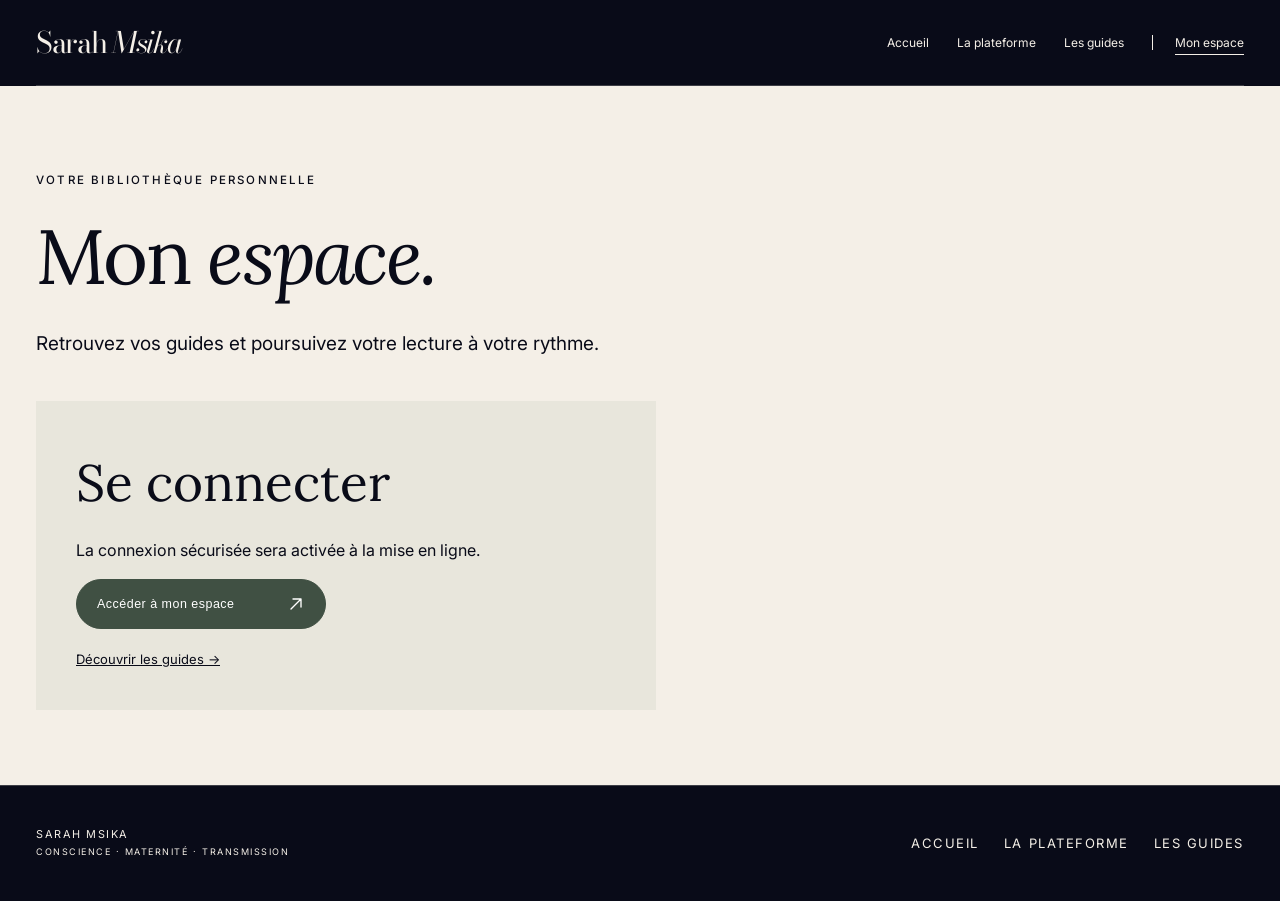
==== espace/index.html @ bcc0053b "Prepare approved navigation, platform and guide pages" ====
<!doctype html><html lang="fr"><head><meta charset="utf-8"><meta name="viewport" content="width=device-width, initial-scale=1"><meta name="robots" content="noindex,nofollow"><title>Mon espace — Sarah Msika</title><style>
    :root {
      --ink: #090b18;
      --ink-soft: #121528;
      --ivory: #f4efe7;
      --paper: #fbf8f2;
      --skin: #d3a17c;
      --aubergine: #4b1736;
      --line-dark: rgba(244,239,231,.22);
      --line-light: rgba(9,11,24,.18);
      --serif: "Lora", Georgia, serif;
      --signature: "Bodoni Moda", Didot, "Times New Roman", serif;
      --sans: "Inter", Arial, sans-serif;
    }

    * { box-sizing: border-box; }
    html { scroll-behavior: smooth; }
    body {
      margin: 0;
      background: var(--ivory);
      color: var(--ink);
      font-family: var(--sans);
      font-size: 16px;
      line-height: 1.6;
      -webkit-font-smoothing: antialiased;
    }
    a { color: inherit; }
    img { display: block; width: 100%; }
    .shell { width: min(1380px, calc(100% - 72px)); margin: 0 auto; }
    .eyebrow {
      margin: 0 0 26px;
      font-size: .72rem;
      font-weight: 500;
      letter-spacing: .19em;
      text-transform: uppercase;
    }
    .serif { font-family: var(--serif); font-weight: 400; }
    .button {
      display: inline-flex;
      align-items: center;
      justify-content: space-between;
      gap: 44px;
      min-width: 250px;
      padding: 15px 20px;
      border: 1px solid currentColor;
      border-radius: 999px;
      text-decoration: none;
      font-size: .78rem;
      letter-spacing: .04em;
      transition: background .25s ease, color .25s ease, transform .25s ease;
    }
    .button::after {
      content: "";
      flex: 0 0 18px;
      width: 18px;
      height: 18px;
      background: currentColor;
      -webkit-mask: url("data:image/svg+xml,%3Csvg xmlns='http://www.w3.org/2000/svg' viewBox='0 0 18 18'%3E%3Cpath d='M4 14 14 4M6 4h8v8' fill='none' stroke='black' stroke-width='1.35' stroke-linecap='round' stroke-linejoin='round'/%3E%3C/svg%3E") center / contain no-repeat;
      mask: url("data:image/svg+xml,%3Csvg xmlns='http://www.w3.org/2000/svg' viewBox='0 0 18 18'%3E%3Cpath d='M4 14 14 4M6 4h8v8' fill='none' stroke='black' stroke-width='1.35' stroke-linecap='round' stroke-linejoin='round'/%3E%3C/svg%3E") center / contain no-repeat;
      transition: transform .25s ease;
    }
    .button:hover { transform: translateY(-2px); }
    .button:hover::after { transform: translate(2px, -2px); }
    .button-light:hover { background: var(--ivory); color: var(--ink); }
    .button-dark:hover { background: var(--ink); color: var(--ivory); }

    header {
      position: absolute;
      z-index: 10;
      top: 0;
      left: 0;
      width: 100%;
      color: var(--ivory);
    }
    .nav {
      display: flex;
      align-items: center;
      justify-content: space-between;
      min-height: 86px;
      border-bottom: 1px solid var(--line-dark);
    }
    .brand {
      font-family: var(--signature);
      font-size: clamp(1.7rem, 2.3vw, 2.15rem);
      line-height: 1;
      letter-spacing: -.045em;
      text-decoration: none;
    }
    .brand em { font-style: italic; }
    .nav-note { font-size: .69rem; letter-spacing: .16em; text-transform: uppercase; }

    .hero {
      min-height: 92svh;
      background: var(--ink);
      color: var(--ivory);
      display: grid;
      grid-template-columns: minmax(0, 1.13fr) minmax(360px, .87fr);
    }
    .hero-copy {
      padding: 150px max(48px, 6vw) 70px max(36px, 7vw);
      display: flex;
      flex-direction: column;
      justify-content: flex-end;
    }
    .hero h1 {
      margin: 0;
      max-width: 870px;
      font-family: var(--serif);
      font-size: clamp(3.35rem, 6.25vw, 7.5rem);
      font-weight: 400;
      line-height: .98;
      letter-spacing: -.045em;
    }
    .hero h1 em { color: var(--skin); font-weight: 400; }
    .hero-bottom {
      display: grid;
      grid-template-columns: minmax(220px, 1fr) minmax(220px, .82fr);
      gap: 44px;
      align-items: end;
      margin-top: 62px;
    }
    .hero-bottom p { max-width: 520px; margin: 0; color: rgba(244,239,231,.76); }
    .hero-art {
      position: relative;
      min-height: 640px;
      overflow: hidden;
      background: #d7cabb;
    }
    .hero-art img { height: 100%; object-fit: cover; object-position: 57% 50%; filter: saturate(.75) contrast(.98); }
    .hero-art::after {
      content: "CONCEPTION  •  NAISSANCE  •  CONSCIENCE  •  TRANSMISSION";
      position: absolute;
      right: 20px;
      bottom: 32px;
      writing-mode: vertical-rl;
      transform: rotate(180deg);
      color: var(--ink);
      font-size: .6rem;
      font-weight: 500;
      letter-spacing: .18em;
    }
    .manifesto {
      padding: 145px 0 155px;
      background: var(--paper);
    }
    .manifesto-grid {
      display: grid;
      grid-template-columns: .52fr 1.48fr;
      gap: 9vw;
      align-items: start;
    }
    .manifesto-grid > .eyebrow { position: relative; }
    .manifesto-grid > .eyebrow::after {
      content: "";
      position: absolute;
      top: 48px;
      left: 1px;
      width: 1px;
      height: 125px;
      background: linear-gradient(to bottom, var(--aubergine), rgba(75,23,54,0));
    }
    .manifesto h2 {
      margin: 0;
      max-width: 990px;
      font-family: var(--serif);
      font-weight: 400;
      font-size: clamp(2.8rem, 5.4vw, 6rem);
      line-height: 1.05;
      letter-spacing: -.04em;
    }
    .manifesto h2 em { color: var(--aubergine); font-weight: 400; }
    .manifesto-text {
      margin-top: 74px;
      display: grid;
      grid-template-columns: 1fr 1fr;
      gap: 7vw;
      border-top: 1px solid var(--line-light);
      padding-top: 32px;
    }
    .manifesto-text p { margin: 0; max-width: 490px; }
    .manifesto-text p:first-child { font-family: var(--serif); font-size: 1.33rem; line-height: 1.55; }

    .chapters { background: var(--ink); color: var(--ivory); padding: 130px 0 110px; }
    .chapters-head { display: flex; justify-content: space-between; gap: 48px; align-items: end; margin-bottom: 76px; }
    .chapters h2 { margin: 0; max-width: 720px; font-family: var(--serif); font-weight: 400; font-size: clamp(2.75rem, 5vw, 5.3rem); line-height: 1.04; letter-spacing: -.04em; }
    .chapters-intro { max-width: 390px; color: rgba(244,239,231,.7); margin: 0 0 8px; }
    .chapter-list { position: relative; border-top: 1px solid var(--line-dark); --timeline-progress: 0%; }
    .chapter-flow {
      position: absolute;
      z-index: 0;
      top: 52px;
      bottom: 52px;
      left: 22px;
      width: 1px;
      background: rgba(244,239,231,.2);
      pointer-events: none;
    }
    .chapter-flow::before {
      content: "";
      position: absolute;
      inset: 0 auto auto 0;
      width: 1px;
      height: var(--timeline-progress);
      background: var(--skin);
    }
    .chapter-flow::after {
      content: "";
      position: absolute;
      left: 50%;
      top: var(--timeline-progress);
      width: 9px;
      height: 9px;
      border-radius: 50%;
      background: var(--ivory);
      box-shadow: 0 0 0 6px rgba(211,161,124,.1), 0 0 20px 7px rgba(211,161,124,.5);
      transform: translate(-50%, -50%);
    }
    .chapter {
      display: grid;
      grid-template-columns: 72px .9fr 1.25fr;
      gap: 32px;
      align-items: baseline;
      border-bottom: 1px solid var(--line-dark);
      padding: 31px 0 29px;
    }
    .chapter-number {
      width: 46px;
      position: relative;
      z-index: 1;
      display: block;
      padding: 8px 0;
      background: var(--ink);
      text-align: center;
      font-family: var(--serif);
      font-size: 1.08rem;
      letter-spacing: .04em;
      color: var(--skin);
    }
    .chapter h3 { margin: 0; font-family: var(--serif); font-weight: 400; font-size: clamp(1.7rem, 3vw, 3rem); }
    .chapter p { margin: 0; max-width: 680px; color: rgba(244,239,231,.68); }

    .platform { padding: 130px 0; background: var(--ivory); }
    .platform-head { display: grid; grid-template-columns: 1.2fr 1fr; gap: 9vw; align-items: center; }
    .platform .eyebrow { color: var(--aubergine); }
    .platform h2 { margin: 0; color: var(--aubergine); font-family: var(--serif); font-weight: 400; font-size: clamp(2.75rem, 5vw, 5.3rem); line-height: 1.04; letter-spacing: -.04em; }
    .platform h2 em { font-weight: 400; }
    .platform-intro { max-width: 490px; margin: 0; color: rgba(9,11,24,.7); }
    .platform-options { display: grid; grid-template-columns: 1fr 1fr; margin-top: 72px; padding-top: 44px; border-top: 1px solid var(--line-light); }
    .platform-option:first-child { padding-right: 5vw; }
    .platform-option + .platform-option { border-left: 1px solid var(--line-light); padding-left: 5vw; }
    .platform-option h3 { margin: 0 0 24px; color: var(--aubergine); font-family: var(--serif); font-weight: 400; font-size: clamp(1.7rem, 2.8vw, 2.7rem); line-height: 1.2; letter-spacing: -.025em; }
    .platform-option p { max-width: 530px; margin: 0; color: rgba(9,11,24,.7); }
    .platform-option a { color: var(--aubergine); text-underline-offset: .2em; }

    .image-break {
      display: grid;
      grid-template-columns: 1fr 1fr;
      min-height: 760px;
      background: var(--skin);
    }
    .image-break figure { margin: 0; overflow: hidden; min-height: 680px; }
    .image-break img { height: 100%; object-fit: cover; object-position: center; filter: saturate(.7); }
    .image-copy {
      padding: 84px max(42px, 7vw);
      display: flex;
      flex-direction: column;
      justify-content: center;
      gap: 62px;
    }
    .image-copy > .eyebrow { margin: 0; padding-top: 17px; border-top: 1px solid rgba(9,11,24,.28); color: var(--aubergine); }
    .image-copy .quote { margin: 0; font-family: var(--serif); font-size: clamp(2.6rem, 4.4vw, 5.1rem); line-height: 1.02; letter-spacing: -.045em; }
    .quote-line { display: block; }
    .image-copy .quote em { display: block; max-width: 720px; margin-top: .3em; color: var(--aubergine); font-family: var(--signature); font-size: .72em; font-weight: 400; line-height: 1.12; letter-spacing: -.04em; }
    .image-copy .note { display: grid; grid-template-columns: 1fr 1fr; gap: 28px; padding-top: 26px; border-top: 1px solid rgba(9,11,24,.28); }
    .image-copy .note p { margin: 0; }
    .image-copy .note p:first-child { font-family: var(--serif); font-size: 1.08rem; line-height: 1.55; }
    .image-copy .note p:last-child { font-size: .82rem; }

    .book { padding: 135px 0; background: var(--ivory); }
    .book-grid { display: grid; grid-template-columns: .82fr 1.18fr; gap: 9vw; align-items: center; }
    .book-cover-wrap {
      width: min(480px, 100%);
      aspect-ratio: .563;
      overflow: hidden;
      box-shadow: 0 30px 80px rgba(9,11,24,.16);
      background: var(--paper);
    }
    .book-photo { height: 100%; object-fit: cover; }
    .book h2 { margin: 0 0 32px; font-family: var(--serif); font-size: clamp(3.3rem, 6vw, 6.7rem); line-height: .99; letter-spacing: -.05em; font-weight: 400; }
    .book-lead { max-width: 590px; font-family: var(--serif); font-size: 1.35rem; line-height: 1.55; }
    .book-endorsement { max-width: 590px; margin: 0 0 28px; padding-bottom: 24px; border-bottom: 1px solid var(--line-light); }
    .book-endorsement p { margin: 0; font-family: var(--serif); font-size: 1.15rem; font-style: italic; }
    .book-endorsement span { display: block; margin-top: 7px; font-size: .67rem; letter-spacing: .14em; text-transform: uppercase; }
    .book-meta { margin: 36px 0 44px; display: flex; flex-wrap: wrap; gap: 18px 34px; font-size: .7rem; letter-spacing: .14em; text-transform: uppercase; }
    .book-actions { display: flex; flex-wrap: wrap; gap: 14px; }
    .book-actions .button { min-width: 280px; }

    .about { background: var(--aubergine); color: var(--ivory); padding: 120px 0 120px; }
    .about-head { display: grid; grid-template-columns: .82fr 1.18fr; gap: 8vw; align-items: start; margin: 0 0 78px; text-align: left; }
    .about-kicker { margin: 12px 0 0; padding-top: 17px; border-top: 1px solid var(--line-dark); color: var(--skin); font-size: .72rem; font-weight: 500; letter-spacing: .19em; text-transform: uppercase; }
    .about h2 { margin: 0; max-width: 880px; font-family: var(--serif); font-weight: 400; font-size: clamp(2.75rem, 4.25vw, 5.15rem); line-height: 1.04; letter-spacing: -.045em; }
    .about h2 em { color: var(--skin); font-weight: 400; }
    .about-layout { display: grid; grid-template-columns: .82fr 1.18fr; gap: 8vw; align-items: start; }
    .about-portrait { position: relative; aspect-ratio: .76; margin: 22px 0 0; min-height: 0; overflow: hidden; background: #cba17f; }
    .about-portrait img { position: absolute; inset: 0; width: 100%; height: 100%; min-height: 0; object-fit: cover; object-position: 52% 38%; filter: saturate(.78) contrast(.98); }
    .about-story { position: relative; padding-top: 30px; border-top: 1px solid var(--line-dark); }
    .about-lead { margin: 0 0 42px; max-width: 760px; font-family: var(--serif); font-size: clamp(1.35rem, 1.75vw, 1.72rem); line-height: 1.55; }
    .about-lead::first-letter { float: left; margin: .08em .11em 0 0; color: var(--skin); font-family: var(--signature); font-size: 3.45em; line-height: .72; }
    .about-text { margin: 0 0 28px; max-width: 760px; color: rgba(244,239,231,.8); }
    .about-text:last-child { margin-bottom: 0; }
    .credentials { display: grid; grid-template-columns: 1fr 1fr; width: min(1120px, 100%); margin: 72px auto 0; border-top: 1px solid var(--line-dark); }
    .credential { min-height: 170px; padding: 25px 22px 28px 0; border-bottom: 1px solid var(--line-dark); }
    .credential:nth-child(odd) { border-right: 1px solid var(--line-dark); padding-right: 30px; }
    .credential:nth-child(even) { padding-left: 30px; }
    .credential span { display: block; margin-bottom: 17px; color: var(--skin); font-size: .7rem; letter-spacing: .16em; text-transform: uppercase; }
    .credential span b { display: inline-block; margin-right: 4px; font-family: var(--serif); font-size: 1.25rem; font-weight: 400; letter-spacing: .02em; }
    .credential ul { margin: 0; padding: 0; list-style: none; color: rgba(244,239,231,.9); font-size: .9rem; line-height: 1.55; }
    .credential li { position: relative; padding-left: 15px; }
    .credential li + li { margin-top: 13px; }
    .credential li::before { content: "·"; position: absolute; left: 0; color: var(--skin); }
    .credential:nth-child(2) { transition-delay: .07s; }
    .credential:nth-child(3) { transition-delay: .14s; }
    .credential:nth-child(4) { transition-delay: .21s; }

    .hero-art img, .about-portrait img, .image-break img, .book-photo {
      transition: transform 1.15s cubic-bezier(.22,1,.36,1), filter .8s ease;
    }
    .hero-art:hover img, .about-portrait:hover img, .image-break figure:hover img, .book-cover-wrap:hover .book-photo {
      transform: scale(1.035);
    }

    .page-tracker {
      position: fixed;
      z-index: 20;
      top: 0;
      left: 0;
      width: 100%;
      height: 72px;
      border-bottom: 1px solid rgba(9,11,24,.13);
      background: rgba(244,239,231,.9);
      color: var(--ink);
      backdrop-filter: blur(14px);
      -webkit-backdrop-filter: blur(14px);
      opacity: 0;
      pointer-events: none;
      transform: translateY(-100%);
      transition: opacity .4s ease, transform .55s cubic-bezier(.22,1,.36,1);
    }
    .page-tracker.is-visible { opacity: 1; pointer-events: auto; transform: translateY(0); }
    .tracker-inner { height: 100%; display: flex; align-items: center; justify-content: space-between; gap: 56px; }
    .tracker-brand { flex: 0 0 auto; }
    .tracker-rail { position: relative; width: clamp(280px, 44vw, 610px); height: 18px; }
    .tracker-line, .tracker-progress { position: absolute; top: 50%; left: 6px; right: 6px; height: 1px; transform: translateY(-50%); }
    .tracker-line { background: rgba(9,11,24,.22); }
    .tracker-progress { right: 6px; background: var(--skin); transform-origin: left center; transform: translateY(-50%) scaleX(var(--page-progress, 0)); }
    .tracker-dots { position: relative; z-index: 1; width: 100%; height: 100%; display: flex; align-items: center; justify-content: space-between; }
    .tracker-dot { width: 11px; height: 11px; border: 1px solid rgba(9,11,24,.45); border-radius: 50%; background: var(--ivory); transition: background .3s ease, border-color .3s ease, box-shadow .3s ease, transform .3s ease; }
    .tracker-dot.is-passed { background: var(--skin); border-color: var(--skin); }
    .tracker-dot.is-active { box-shadow: 0 0 14px 5px rgba(211,161,124,.34); transform: scale(1.08); }
    main section[id] { scroll-margin-top: 86px; }

    .signup { background: var(--ivory); padding: 130px 0; }
    .signup-grid { display: grid; grid-template-columns: .82fr 1.18fr; gap: 10vw; align-items: start; }
    .signup.is-complete { padding: 105px 0; }
    .signup.is-complete .signup-grid { align-items: center; }
    .signup.is-complete .signup-intro { color: rgba(9,11,24,.62); }
    .signup h2 { margin: 0; max-width: 650px; font-family: var(--serif); font-weight: 400; font-size: clamp(3.5rem, 6vw, 7rem); line-height: .96; letter-spacing: -.055em; }
    .signup h2 em { color: var(--aubergine); font-weight: 400; }
    .signup-intro { max-width: 500px; margin: 34px 0 0; }
    .interest-form { padding-top: 12px; }
    .form-row { display: grid; grid-template-columns: 1fr 1fr; gap: 28px; }
    .field { display: flex; flex-direction: column; margin-bottom: 27px; }
    .field label, .field > span { margin-bottom: 12px; font-size: .67rem; font-weight: 500; letter-spacing: .16em; text-transform: uppercase; }
    .field input, .field select {
      width: 100%;
      min-height: 48px;
      padding: 7px 2px;
      border: 0;
      border-bottom: 1px solid rgba(9,11,24,.68);
      border-radius: 0;
      background: transparent;
      color: var(--ink);
      font: inherit;
      outline: none;
    }
    .field input:focus, .field select:focus { border-bottom-color: var(--aubergine); box-shadow: 0 1px 0 var(--aubergine); }
    .consent { display: grid; grid-template-columns: 20px 1fr; gap: 12px; align-items: start; margin: 2px 0 31px; font-size: .76rem; color: rgba(9,11,24,.74); }
    .consent input { width: 18px; height: 18px; margin: 2px 0 0; accent-color: var(--aubergine); }
    .form-submit { border-color: var(--aubergine); background: var(--aubergine); color: var(--ivory); cursor: pointer; }
    .form-submit:hover { background: var(--ink); color: var(--ivory); }
    .form-note { margin: 17px 0 0; max-width: 470px; font-size: .72rem; color: rgba(9,11,24,.58); }
    .brevo-status { display: none; margin: 0 0 24px; padding: 16px 18px; border: 1px solid rgba(9,11,24,.16); font-size: .82rem; line-height: 1.55; }
    #success-message {
      grid-template-columns: 58px 1fr;
      gap: 24px;
      align-items: center;
      margin: 0;
      padding: 30px 0;
      border: 0;
      border-top: 1px solid rgba(75,23,54,.3);
      border-bottom: 1px solid rgba(75,23,54,.3);
      color: var(--ink);
      background: transparent;
      animation: successReveal .7s cubic-bezier(.22,1,.36,1) both;
    }
    .success-mark { display: grid; place-items: center; width: 52px; height: 52px; border-radius: 50%; background: var(--aubergine); color: var(--ivory); font-family: var(--serif); font-size: 1.25rem; }
    .success-copy strong { display: block; margin-bottom: 6px; color: var(--aubergine); font-family: var(--signature); font-size: clamp(2rem, 3vw, 3.15rem); font-weight: 400; line-height: 1; letter-spacing: -.04em; }
    .success-copy span { display: block; max-width: 650px; color: rgba(9,11,24,.7); font-size: .92rem; line-height: 1.6; }
    @keyframes successReveal { from { opacity: 0; transform: translateY(14px); } to { opacity: 1; transform: translateY(0); } }
    #error-message { color: #6f2f35; background: #f7eeee; border-color: #d9b9bd; }
    .brevo-honeypot { position: absolute !important; left: -9999px !important; width: 1px !important; height: 1px !important; overflow: hidden !important; }
    .closing { background: var(--ink); color: var(--ivory); padding: 115px 0 48px; }
    .closing-row { display: flex; justify-content: space-between; gap: 64px; align-items: end; padding-bottom: 95px; }
    .closing h2 { margin: 0; max-width: 850px; font-family: var(--serif); font-weight: 400; font-size: clamp(3.2rem, 6.5vw, 7rem); line-height: .96; letter-spacing: -.055em; }
    .closing h2 em { color: var(--skin); font-weight: 400; }
    .closing-copy { max-width: 390px; }
    .closing-copy p { margin: 0 0 30px; color: rgba(244,239,231,.72); }
    footer { border-top: 1px solid var(--line-dark); padding-top: 26px; display: flex; justify-content: space-between; align-items: flex-start; gap: 30px; font-size: .68rem; letter-spacing: .14em; text-transform: uppercase; }
    .footer-links { display: flex; flex-wrap: wrap; justify-content: flex-end; gap: 12px 24px; }
    .footer-links a { text-decoration: none; border-bottom: 1px solid transparent; transition: color .25s ease, border-color .25s ease; }
    .footer-links a:hover { color: var(--skin); border-color: var(--skin); }

    .js .reveal {
      opacity: 0;
      transform: translateY(34px);
      transition: opacity .85s cubic-bezier(.22,1,.36,1), transform .85s cubic-bezier(.22,1,.36,1);
      will-change: opacity, transform;
    }
    .js .reveal.is-visible { opacity: 1; transform: translateY(0); }

    @media (max-width: 900px) {
      .shell { width: min(100% - 36px, 700px); }
      .hero { display: flex; flex-direction: column; min-height: auto; }
      .hero-copy { min-height: 730px; padding: 132px 22px 62px; }
      .hero-bottom { grid-template-columns: 1fr; margin-top: 42px; }
      .hero-art { min-height: 570px; }
      .manifesto-grid, .book-grid, .signup-grid { grid-template-columns: 1fr; gap: 64px; }
      .about-layout { grid-template-columns: 1fr; gap: 48px; }
      .about-head { grid-template-columns: 1fr; gap: 26px; margin-bottom: 58px; }
      .about-kicker { max-width: 220px; }
      .about-portrait { height: 620px; min-height: 0; }
      .about-portrait img { height: 100%; min-height: 0; }
      .manifesto-text { grid-template-columns: 1fr; gap: 30px; }
      .chapters-head { display: block; }
      .platform-head { grid-template-columns: 1fr; gap: 32px; }
      .platform-intro { max-width: 620px; }
      .platform-options { grid-template-columns: 1fr; margin-top: 48px; padding-top: 34px; }
      .platform-option:first-child { padding-right: 0; padding-bottom: 34px; }
      .platform-option + .platform-option { border-left: 0; border-top: 1px solid var(--line-light); padding: 34px 0 0; }
      .chapters-intro { margin-top: 32px; }
      .chapter { grid-template-columns: 44px 1fr; }
      .chapter p { grid-column: 2; }
      .image-break { grid-template-columns: 1fr; }
      .image-copy { min-height: 650px; }
      .book-cover-wrap { margin: 0 auto; }
      .form-row { grid-template-columns: 1fr; gap: 0; }
      .closing-row { display: block; }
      .closing-copy { margin-top: 42px; }
      .tracker-inner { gap: 28px; }
      .tracker-rail { width: min(48vw, 420px); }
    }

    @media (max-width: 560px) {
      .nav-note { display: none; }
      .hero h1 { font-size: clamp(3rem, 14vw, 4.2rem); }
      .hero-copy { min-height: 670px; }
      .hero-art { min-height: 510px; }
      .manifesto, .book, .about { padding: 92px 0; }
      .chapters { padding: 92px 0 80px; }
      .platform { padding: 92px 0; }
      .chapter { grid-template-columns: 44px 1fr; gap: 16px; }
      .chapter-flow { left: 20px; }
      .chapter-number { width: 40px; font-size: .98rem; }
      .image-copy { padding: 70px 22px 46px; }
      .image-copy { gap: 46px; }
      .image-copy .note { grid-template-columns: 1fr; }
      .closing { padding-top: 96px; }
      .about-portrait { height: 520px; min-height: 0; }
      .about-portrait img { height: 100%; min-height: 0; }
      .credentials { grid-template-columns: 1fr; }
      .credential, .credential:nth-child(odd), .credential:nth-child(even) { padding: 25px 0 27px; border-right: 0; border-bottom: 1px solid var(--line-dark); }
      .credential:last-child { border-bottom: 0; }
      .credential span { margin-bottom: 18px; }
      .manifesto-grid > .eyebrow::after { display: none; }
      .page-tracker { height: 62px; }
      .tracker-inner { gap: 22px; }
      .tracker-brand { font-size: 1.35rem; }
      .tracker-rail { width: 46vw; }
      .tracker-dot { width: 9px; height: 9px; }
      .signup.is-complete { padding: 82px 0; }
      #success-message { grid-template-columns: 46px 1fr; gap: 17px; padding: 24px 0; }
      .success-mark { width: 44px; height: 44px; }
      .book-actions .button { width: 100%; min-width: 0; }
      footer { flex-direction: column; }
      .footer-links { justify-content: flex-start; gap: 14px 20px; }
    }

    @media (prefers-reduced-motion: reduce) {
      html { scroll-behavior: auto; }
      .js .reveal { opacity: 1; transform: none; transition: none; }
      .hero-art img, .about-portrait img, .image-break img, .book-photo { transition: none; }
    }
  
[hidden]{display:none!important}.reveal{opacity:1!important;transform:none!important}header{position:sticky!important;top:0;z-index:20;background:#090b18;color:#f4efe7}.nav{display:flex;justify-content:space-between;gap:25px;padding-top:18px;padding-bottom:18px}.site-menu{display:flex;align-items:center;gap:30px}.site-menu a{font-size:13px;text-decoration:none;padding:8px 0;white-space:nowrap}.site-menu a[aria-current=page]{border-bottom:1px solid #d3a17c;color:#e8c2a4}.site-menu .space-link{border-left:1px solid #ffffff40;padding-left:24px}.preview-bar{background:#e6dfd4;color:#242324;font-size:11px;text-align:center;padding:7px 15px;letter-spacing:.06em}.new-hero{padding-top:85px;padding-bottom:75px}.new-hero h1{font:400 clamp(52px,7vw,100px)/1.08 var(--signature);margin:15px 0 30px;letter-spacing:-.035em}.new-hero .intro{font-size:19px;max-width:690px;line-height:1.7}.new-section{padding-top:85px;padding-bottom:90px}.new-section h2,.guide-card h2,.contents h2,.account h2{font:400 clamp(35px,4vw,60px)/1.15 var(--signature);margin:12px 0 26px}.new-section p{max-width:660px}.doors{display:grid;grid-template-columns:1fr 1fr;gap:40px;margin-top:40px}.doors a{display:block;border-top:1px solid #090b1840;padding:32px 0;text-decoration:none}.doors span,.doors b{font-size:12px;font-weight:400;letter-spacing:.05em}.doors h3{font:400 42px var(--signature);margin:22px 0}.doors p{max-width:430px}.doors b{display:block;margin-top:30px}.guide-card{display:grid;grid-template-columns:.8fr 1fr;gap:80px;align-items:center;padding-bottom:90px;border-bottom:1px solid #090b1830}.guide-cover{background:#405043;color:#f7f2e8;padding:45px;aspect-ratio:4/5;display:flex;flex-direction:column;justify-content:space-between;max-width:440px;width:100%;box-shadow:12px 15px 25px #00000012;border-left:8px solid #334236}.guide-cover>span:first-child{font-size:12px;letter-spacing:.22em}.guide-cover>div{font:400 clamp(35px,4vw,62px)/1.13 var(--signature)}.guide-cover small{font-size:10px;letter-spacing:.16em}.cover-line{width:50px;height:1px;background:#d3a17c}.price{font:400 48px var(--signature);margin:25px 0}.price small{font:12px var(--sans)}.solid{background:#405043;color:white;border-color:#405043;cursor:pointer}.fine{font-size:12px;color:#67665e}.back{display:inline-block;font-size:12px;margin-bottom:45px}.detail-head{display:grid;grid-template-columns:1fr 340px;gap:80px}.detail-head>div>p{max-width:720px}.buy-box{background:#e8e6dc;padding:35px;align-self:start}.buy-box .button{min-width:0;width:100%;gap:15px}.buy-box>a{display:block;font-size:12px;margin-top:22px}.contents{padding-bottom:90px;max-width:1100px}.contents ol{padding:0;list-style:none}.contents li{display:grid;grid-template-columns:65px 1fr;gap:20px;border-top:1px solid #090b1830;padding:26px 0}.contents li>span{font:26px var(--signature);color:#65715e}.contents h3{font:400 28px var(--signature);margin:0 0 5px}.contents p{margin:0;color:#64645e;font-size:14px}.next .button{margin:15px 20px 0 0;cursor:pointer}.account{background:#e8e6dc;max-width:620px;padding:40px;margin-top:40px}.account>a{display:block;margin-top:20px;font-size:13px}.end{background:#090b18;color:#f4efe7;padding:40px 0}.end .shell{display:flex;justify-content:space-between;gap:30px;align-items:center}.end a{font-size:13px;text-decoration:none}.end nav{display:flex;gap:25px}.mobile-toggle{display:none}dialog{border:0;padding:45px;max-width:490px;width:calc(100% - 40px);background:#f4efe7;color:#090b18}dialog::backdrop{background:#090b1888}dialog h2{font:36px var(--signature);margin-top:0}dialog button{cursor:pointer}.hero .button{max-width:300px}.chapters{scroll-margin-top:100px}
@media(max-width:760px){.nav{flex-wrap:wrap;gap:10px}.site-menu{width:100%;gap:20px;justify-content:space-between}.site-menu a{font-size:11px}.site-menu .space-link{padding-left:12px}.new-hero{padding-top:45px;padding-bottom:40px}.new-section{padding-top:50px;padding-bottom:50px}.doors,.guide-card,.detail-head{grid-template-columns:1fr;gap:32px}.guide-card{padding-bottom:50px}.guide-cover{max-width:320px;margin:auto}.buy-box{width:100%}.contents li{grid-template-columns:35px 1fr;gap:10px}.contents h3{font-size:24px}.end .shell{display:block}.end nav{margin-top:20px}.new-hero .intro{font-size:17px}.preview-bar{font-size:10px}.site-menu .space-link{font-size:10px}.account{padding:25px}}
</style><style>.new-hero h1,.new-section h2,.guide-card h2,.contents h2,.account h2,.doors h3,.contents h3,.guide-cover>div,.price{font-family:"Lora",Georgia,serif}.new-hero h1{font-size:clamp(46px,6vw,80px)}.coming-list{display:grid;grid-template-columns:repeat(3,1fr);gap:35px;margin-top:40px}.coming-list article{border-top:1px solid #090b1830;padding-top:25px}.coming-list h3{font:400 27px/1.3 "Lora",Georgia,serif;margin:18px 0}.coming-list p{font-size:14px;color:#64636b}.coming-list span{font-size:10px;letter-spacing:.15em;text-transform:uppercase}.coming-list small{display:inline-block;border:1px solid #090b1830;border-radius:20px;padding:5px 12px;margin-top:12px}@media(max-width:760px){.coming-list{grid-template-columns:1fr}}</style><style>







.approved-menu{display:flex;align-items:center;gap:28px;font:400 12px "Inter",Arial,sans-serif}.approved-menu a{text-decoration:none;white-space:nowrap}.approved-menu a[aria-current=page]{text-decoration:underline;text-underline-offset:7px}.approved-menu a:last-child{border-left:1px solid currentColor;padding-left:22px}@media(max-width:760px){.nav{flex-wrap:wrap;gap:18px}.approved-menu{gap:16px;flex-wrap:wrap;font-size:11px}.approved-menu a:last-child{padding-left:13px}.header{height:auto;min-height:92px;flex-wrap:wrap;padding:18px 22px;gap:18px}.header nav{gap:16px;font-size:11px}}</style><link href="https://fonts.googleapis.com/css2?family=Bodoni+Moda:ital,opsz,wght@0,6..96,400;1,6..96,400&amp;family=Inter:wght@300;400;500&amp;family=Lora:ital,wght@0,400;0,500;1,400&amp;display=swap" rel="stylesheet"><link rel="canonical" href="https://sarahmsika.com/espace/"></head><body><header><div class="shell nav"><a class="brand" href="/"><span>Sarah</span> <em>Msika</em></a><nav class="approved-menu" aria-label="Navigation principale"><a href="/">Accueil</a><a href="/plateforme/">La plateforme</a><a href="/guides/">Les guides</a><a href="/espace/" aria-current="page">Mon espace</a></nav></div></header><main><section class="shell new-hero"><p class="eyebrow">Votre bibliothèque personnelle</p><h1>Mon <em>espace.</em></h1><p class="intro">Retrouvez vos guides et poursuivez votre lecture à votre rythme.</p><div class="account"><h2>Se connecter</h2><p>La connexion sécurisée sera activée à la mise en ligne.</p><button class="button solid" data-demo="La connexion Clerk sera reliée ici. Cet aperçu sert uniquement à valider les pages et la navigation.">Accéder à mon espace</button><a href="/guides/">Découvrir les guides →</a></div></section></main><footer class="end"><div class="shell"><span>Sarah Msika<br/><small>Conscience · Maternité · Transmission</small></span><nav><a href="/">Accueil</a><a href="/plateforme/">La plateforme</a><a href="/guides/">Les guides</a></nav></div></footer><dialog id="demo"><h2>Aperçu du parcours</h2><p id="demo-text"></p><button class="button" id="close-demo">Revenir à l’aperçu</button></dialog><script>document.querySelectorAll('[data-demo]').forEach(b=>b.addEventListener('click',()=>{document.getElementById('demo-text').textContent=b.dataset.demo;document.getElementById('demo').showModal()}));document.getElementById('close-demo').onclick=()=>document.getElementById('demo').close();</script></body></html>
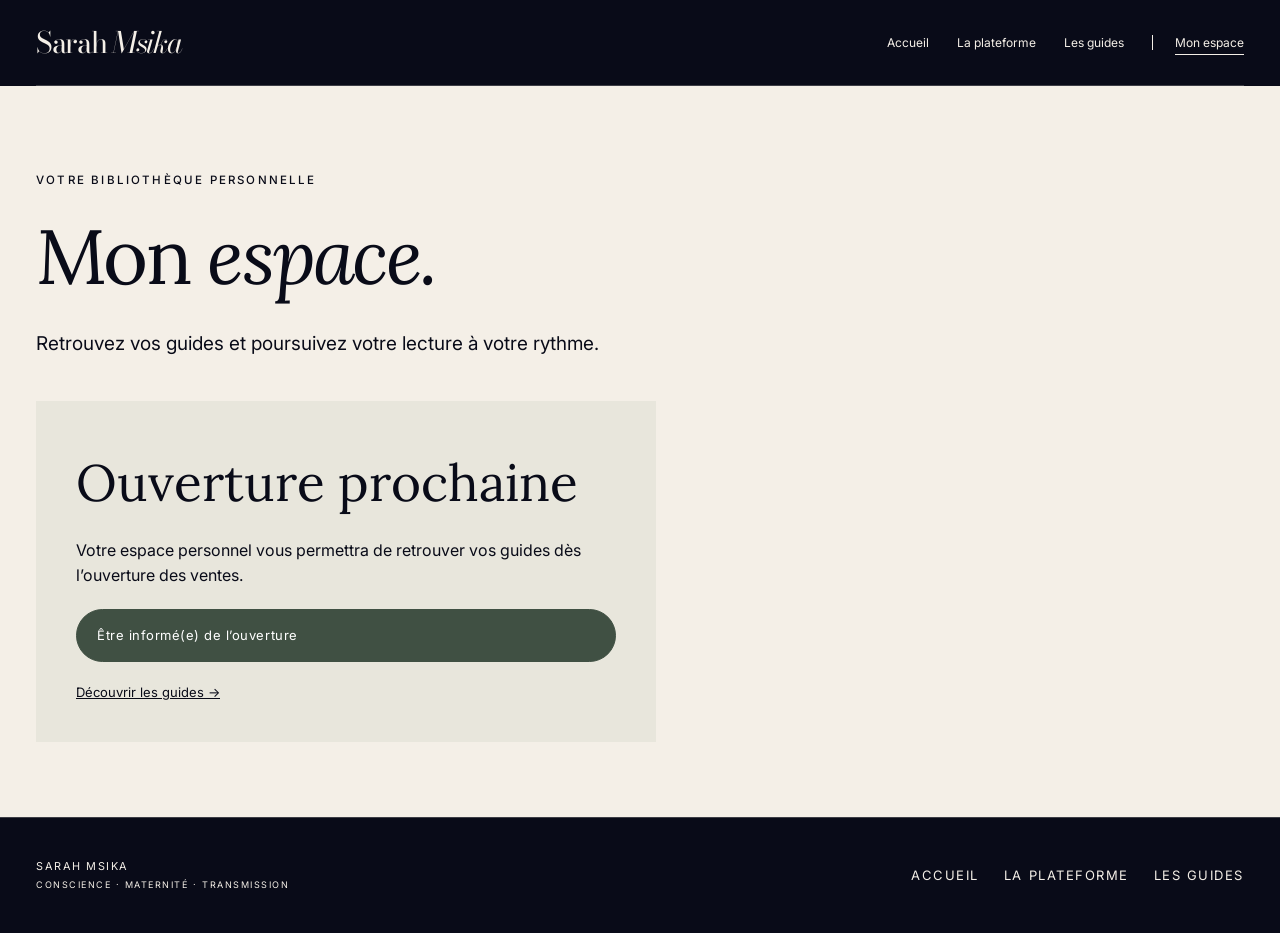
==== commit 84333b7e: "Prepare validated pages for publication with clear sales opening status" ====
--- a/espace/index.html
+++ b/espace/index.html
@@ -511,4 +511,4 @@
 
 
 
-.approved-menu{display:flex;align-items:center;gap:28px;font:400 12px "Inter",Arial,sans-serif}.approved-menu a{text-decoration:none;white-space:nowrap}.approved-menu a[aria-current=page]{text-decoration:underline;text-underline-offset:7px}.approved-menu a:last-child{border-left:1px solid currentColor;padding-left:22px}@media(max-width:760px){.nav{flex-wrap:wrap;gap:18px}.approved-menu{gap:16px;flex-wrap:wrap;font-size:11px}.approved-menu a:last-child{padding-left:13px}.header{height:auto;min-height:92px;flex-wrap:wrap;padding:18px 22px;gap:18px}.header nav{gap:16px;font-size:11px}}</style><link href="https://fonts.googleapis.com/css2?family=Bodoni+Moda:ital,opsz,wght@0,6..96,400;1,6..96,400&amp;family=Inter:wght@300;400;500&amp;family=Lora:ital,wght@0,400;0,500;1,400&amp;display=swap" rel="stylesheet"><link rel="canonical" href="https://sarahmsika.com/espace/"></head><body><header><div class="shell nav"><a class="brand" href="/"><span>Sarah</span> <em>Msika</em></a><nav class="approved-menu" aria-label="Navigation principale"><a href="/">Accueil</a><a href="/plateforme/">La plateforme</a><a href="/guides/">Les guides</a><a href="/espace/" aria-current="page">Mon espace</a></nav></div></header><main><section class="shell new-hero"><p class="eyebrow">Votre bibliothèque personnelle</p><h1>Mon <em>espace.</em></h1><p class="intro">Retrouvez vos guides et poursuivez votre lecture à votre rythme.</p><div class="account"><h2>Se connecter</h2><p>La connexion sécurisée sera activée à la mise en ligne.</p><button class="button solid" data-demo="La connexion Clerk sera reliée ici. Cet aperçu sert uniquement à valider les pages et la navigation.">Accéder à mon espace</button><a href="/guides/">Découvrir les guides →</a></div></section></main><footer class="end"><div class="shell"><span>Sarah Msika<br/><small>Conscience · Maternité · Transmission</small></span><nav><a href="/">Accueil</a><a href="/plateforme/">La plateforme</a><a href="/guides/">Les guides</a></nav></div></footer><dialog id="demo"><h2>Aperçu du parcours</h2><p id="demo-text"></p><button class="button" id="close-demo">Revenir à l’aperçu</button></dialog><script>document.querySelectorAll('[data-demo]').forEach(b=>b.addEventListener('click',()=>{document.getElementById('demo-text').textContent=b.dataset.demo;document.getElementById('demo').showModal()}));document.getElementById('close-demo').onclick=()=>document.getElementById('demo').close();</script></body></html>+.approved-menu{display:flex;align-items:center;gap:28px;font:400 12px "Inter",Arial,sans-serif}.approved-menu a{text-decoration:none;white-space:nowrap}.approved-menu a[aria-current=page]{text-decoration:underline;text-underline-offset:7px}.approved-menu a:last-child{border-left:1px solid currentColor;padding-left:22px}@media(max-width:760px){.nav{flex-wrap:wrap;gap:18px}.approved-menu{gap:16px;flex-wrap:wrap;font-size:11px}.approved-menu a:last-child{padding-left:13px}.header{height:auto;min-height:92px;flex-wrap:wrap;padding:18px 22px;gap:18px}.header nav{gap:16px;font-size:11px}}</style><link href="https://fonts.googleapis.com/css2?family=Bodoni+Moda:ital,opsz,wght@0,6..96,400;1,6..96,400&amp;family=Inter:wght@300;400;500&amp;family=Lora:ital,wght@0,400;0,500;1,400&amp;display=swap" rel="stylesheet"><link rel="canonical" href="https://sarahmsika.com/espace/"></head><body><header><div class="shell nav"><a class="brand" href="/"><span>Sarah</span> <em>Msika</em></a><nav class="approved-menu" aria-label="Navigation principale"><a href="/">Accueil</a><a href="/plateforme/">La plateforme</a><a href="/guides/">Les guides</a><a href="/espace/" aria-current="page">Mon espace</a></nav></div></header><main><section class="shell new-hero"><p class="eyebrow">Votre bibliothèque personnelle</p><h1>Mon <em>espace.</em></h1><p class="intro">Retrouvez vos guides et poursuivez votre lecture à votre rythme.</p><div class="account"><h2>Ouverture prochaine</h2><p>Votre espace personnel vous permettra de retrouver vos guides dès l’ouverture des ventes.</p><a class="button solid" href="/#liste">Être informé(e) de l’ouverture</a><a href="/guides/">Découvrir les guides →</a></div></section></main><footer class="end"><div class="shell"><span>Sarah Msika<br/><small>Conscience · Maternité · Transmission</small></span><nav><a href="/">Accueil</a><a href="/plateforme/">La plateforme</a><a href="/guides/">Les guides</a></nav></div></footer></body></html>
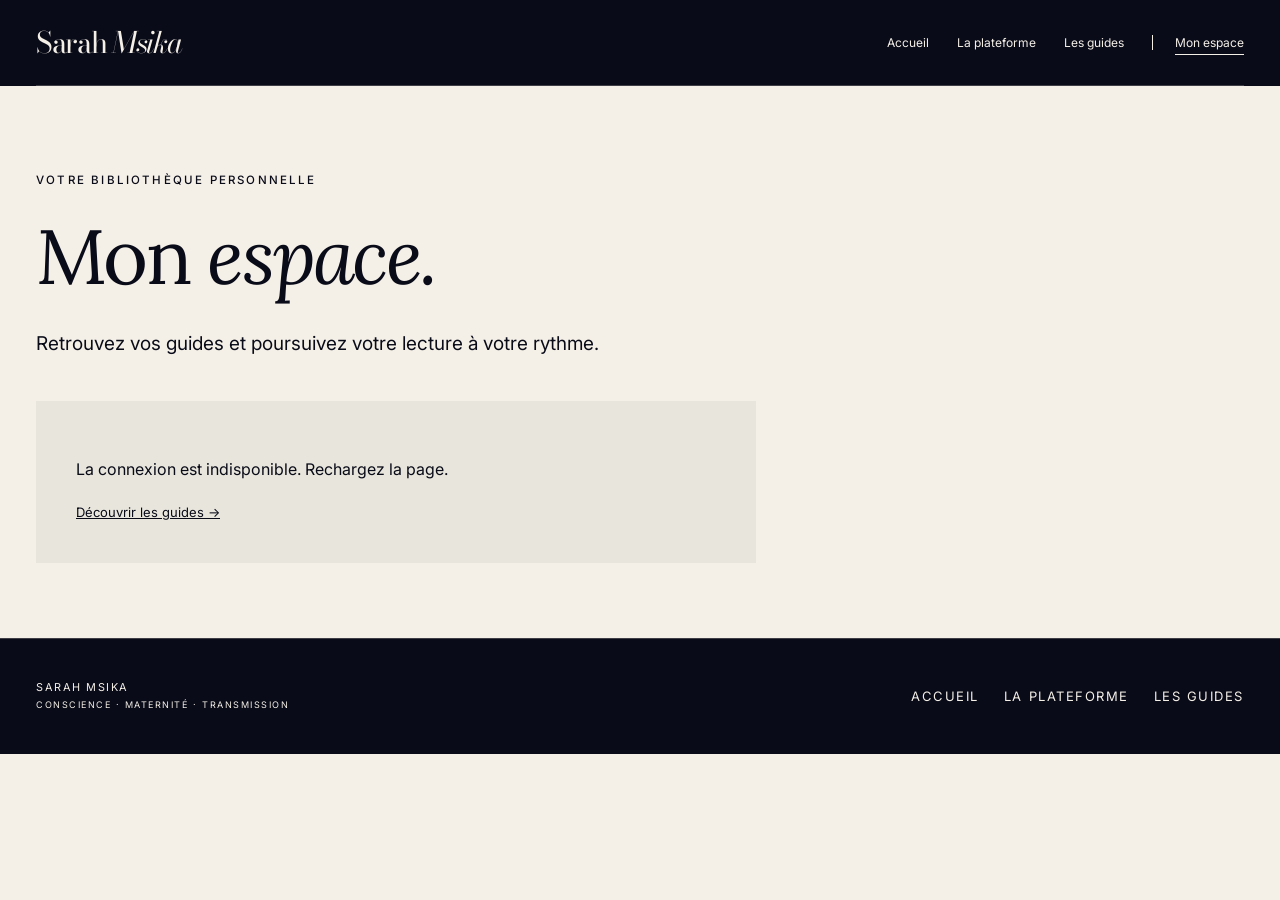
==== commit ad89901a: "Connect guide checkout and protected personal library" ====
--- a/espace/index.html
+++ b/espace/index.html
@@ -511,4 +511,4 @@
 
 
 
-.approved-menu{display:flex;align-items:center;gap:28px;font:400 12px "Inter",Arial,sans-serif}.approved-menu a{text-decoration:none;white-space:nowrap}.approved-menu a[aria-current=page]{text-decoration:underline;text-underline-offset:7px}.approved-menu a:last-child{border-left:1px solid currentColor;padding-left:22px}@media(max-width:760px){.nav{flex-wrap:wrap;gap:18px}.approved-menu{gap:16px;flex-wrap:wrap;font-size:11px}.approved-menu a:last-child{padding-left:13px}.header{height:auto;min-height:92px;flex-wrap:wrap;padding:18px 22px;gap:18px}.header nav{gap:16px;font-size:11px}}</style><link href="https://fonts.googleapis.com/css2?family=Bodoni+Moda:ital,opsz,wght@0,6..96,400;1,6..96,400&amp;family=Inter:wght@300;400;500&amp;family=Lora:ital,wght@0,400;0,500;1,400&amp;display=swap" rel="stylesheet"><link rel="canonical" href="https://sarahmsika.com/espace/"></head><body><header><div class="shell nav"><a class="brand" href="/"><span>Sarah</span> <em>Msika</em></a><nav class="approved-menu" aria-label="Navigation principale"><a href="/">Accueil</a><a href="/plateforme/">La plateforme</a><a href="/guides/">Les guides</a><a href="/espace/" aria-current="page">Mon espace</a></nav></div></header><main><section class="shell new-hero"><p class="eyebrow">Votre bibliothèque personnelle</p><h1>Mon <em>espace.</em></h1><p class="intro">Retrouvez vos guides et poursuivez votre lecture à votre rythme.</p><div class="account"><h2>Ouverture prochaine</h2><p>Votre espace personnel vous permettra de retrouver vos guides dès l’ouverture des ventes.</p><a class="button solid" href="/#liste">Être informé(e) de l’ouverture</a><a href="/guides/">Découvrir les guides →</a></div></section></main><footer class="end"><div class="shell"><span>Sarah Msika<br/><small>Conscience · Maternité · Transmission</small></span><nav><a href="/">Accueil</a><a href="/plateforme/">La plateforme</a><a href="/guides/">Les guides</a></nav></div></footer></body></html>+.approved-menu{display:flex;align-items:center;gap:28px;font:400 12px "Inter",Arial,sans-serif}.approved-menu a{text-decoration:none;white-space:nowrap}.approved-menu a[aria-current=page]{text-decoration:underline;text-underline-offset:7px}.approved-menu a:last-child{border-left:1px solid currentColor;padding-left:22px}@media(max-width:760px){.nav{flex-wrap:wrap;gap:18px}.approved-menu{gap:16px;flex-wrap:wrap;font-size:11px}.approved-menu a:last-child{padding-left:13px}.header{height:auto;min-height:92px;flex-wrap:wrap;padding:18px 22px;gap:18px}.header nav{gap:16px;font-size:11px}}</style><link href="https://fonts.googleapis.com/css2?family=Bodoni+Moda:ital,opsz,wght@0,6..96,400;1,6..96,400&amp;family=Inter:wght@300;400;500&amp;family=Lora:ital,wght@0,400;0,500;1,400&amp;display=swap" rel="stylesheet"><link rel="canonical" href="https://sarahmsika.com/espace/"><style>.account{max-width:720px}.account .button{max-width:100%;gap:20px}.text-button{border:0;background:none;color:inherit;text-decoration:underline;cursor:pointer;font:inherit;font-size:13px}button:disabled{opacity:.55;cursor:wait}#reader{position:fixed;inset:0;z-index:100;background:#fbf8f2}.reader-toolbar{height:56px;background:#090b18;color:#f4efe7;display:flex;justify-content:space-between;align-items:center;padding:0 20px;gap:20px;font-size:12px}.reader-toolbar button{color:inherit;background:none;border:0;cursor:pointer}#guide iframe{display:block;width:100%;height:calc(100dvh - 56px);border:0}#auth:empty{display:none}</style></head><body><header><div class="shell nav"><a class="brand" href="/"><span>Sarah</span> <em>Msika</em></a><nav class="approved-menu" aria-label="Navigation principale"><a href="/">Accueil</a><a href="/plateforme/">La plateforme</a><a href="/guides/">Les guides</a><a href="/espace/" aria-current="page">Mon espace</a></nav></div></header><main><section class="shell new-hero"><p class="eyebrow">Votre bibliothèque personnelle</p><h1>Mon <em>espace.</em></h1><p class="intro">Retrouvez vos guides et poursuivez votre lecture à votre rythme.</p><div class="account"><div id="auth"></div><p id="status" role="status" aria-live="polite">Connexion à votre espace…</p><div id="actions" hidden><h2>Les essentiels au naturel</h2><p id="access-copy">Votre guide personnel, à explorer à votre rythme.</p><button class="button solid" id="buy" hidden>Acheter le guide · 49 €</button><button class="button solid" id="open" hidden>Lire mon guide</button><p><button id="check" class="text-button">Actualiser mon accès</button> · <button id="logout" class="text-button">Se déconnecter</button></p></div><a href="/guides/">Découvrir les guides →</a></div></section><section id="reader" hidden><div class="reader-toolbar"><button id="close-reader">← Mon espace</button><span>Les essentiels au naturel</span></div><div id="guide"></div></section></main><footer class="end"><div class="shell"><span>Sarah Msika<br/><small>Conscience · Maternité · Transmission</small></span><nav><a href="/">Accueil</a><a href="/plateforme/">La plateforme</a><a href="/guides/">Les guides</a></nav></div></footer><script src="/assets/account.js" defer></script><script defer crossorigin="anonymous" src="https://clerk.sarahmsika.com/npm/@clerk/ui@1/dist/ui.browser.js"></script><script defer crossorigin="anonymous" data-clerk-publishable-key="pk_live_Y2xlcmsuc2FyYWhtc2lrYS5jb20k" src="https://clerk.sarahmsika.com/npm/@clerk/clerk-js@6/dist/clerk.browser.js" onload="bootAccount()" onerror="document.getElementById('status').textContent='La connexion est indisponible. Rechargez la page.'"></script></body></html>
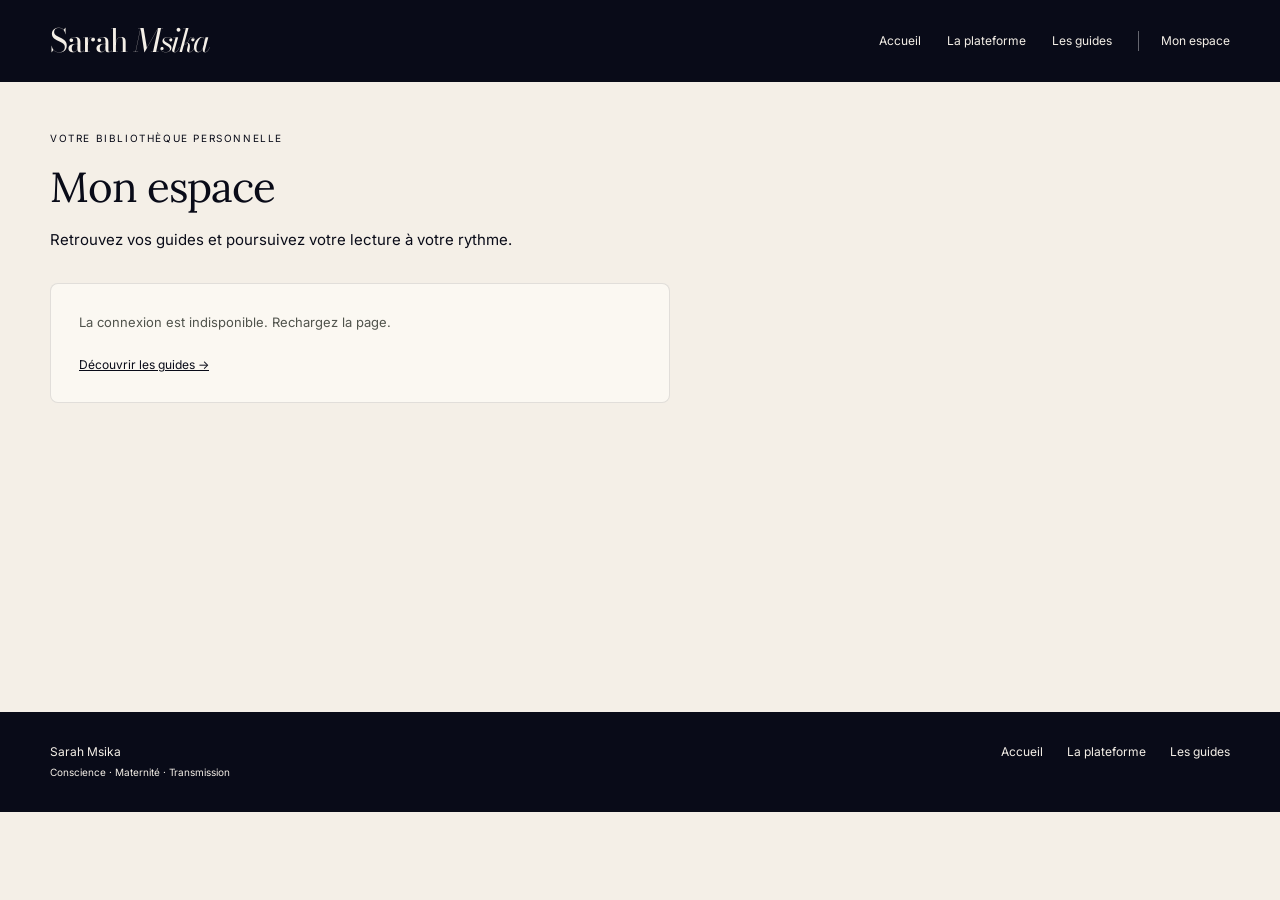
==== commit ea98fd6e: "Fix oversized authentication styles and add dedicated purchase page" ====
--- a/espace/index.html
+++ b/espace/index.html
@@ -1,514 +1 @@
-<!doctype html><html lang="fr"><head><meta charset="utf-8"><meta name="viewport" content="width=device-width, initial-scale=1"><meta name="robots" content="noindex,nofollow"><title>Mon espace — Sarah Msika</title><style>
-    :root {
-      --ink: #090b18;
-      --ink-soft: #121528;
-      --ivory: #f4efe7;
-      --paper: #fbf8f2;
-      --skin: #d3a17c;
-      --aubergine: #4b1736;
-      --line-dark: rgba(244,239,231,.22);
-      --line-light: rgba(9,11,24,.18);
-      --serif: "Lora", Georgia, serif;
-      --signature: "Bodoni Moda", Didot, "Times New Roman", serif;
-      --sans: "Inter", Arial, sans-serif;
-    }
-
-    * { box-sizing: border-box; }
-    html { scroll-behavior: smooth; }
-    body {
-      margin: 0;
-      background: var(--ivory);
-      color: var(--ink);
-      font-family: var(--sans);
-      font-size: 16px;
-      line-height: 1.6;
-      -webkit-font-smoothing: antialiased;
-    }
-    a { color: inherit; }
-    img { display: block; width: 100%; }
-    .shell { width: min(1380px, calc(100% - 72px)); margin: 0 auto; }
-    .eyebrow {
-      margin: 0 0 26px;
-      font-size: .72rem;
-      font-weight: 500;
-      letter-spacing: .19em;
-      text-transform: uppercase;
-    }
-    .serif { font-family: var(--serif); font-weight: 400; }
-    .button {
-      display: inline-flex;
-      align-items: center;
-      justify-content: space-between;
-      gap: 44px;
-      min-width: 250px;
-      padding: 15px 20px;
-      border: 1px solid currentColor;
-      border-radius: 999px;
-      text-decoration: none;
-      font-size: .78rem;
-      letter-spacing: .04em;
-      transition: background .25s ease, color .25s ease, transform .25s ease;
-    }
-    .button::after {
-      content: "";
-      flex: 0 0 18px;
-      width: 18px;
-      height: 18px;
-      background: currentColor;
-      -webkit-mask: url("data:image/svg+xml,%3Csvg xmlns='http://www.w3.org/2000/svg' viewBox='0 0 18 18'%3E%3Cpath d='M4 14 14 4M6 4h8v8' fill='none' stroke='black' stroke-width='1.35' stroke-linecap='round' stroke-linejoin='round'/%3E%3C/svg%3E") center / contain no-repeat;
-      mask: url("data:image/svg+xml,%3Csvg xmlns='http://www.w3.org/2000/svg' viewBox='0 0 18 18'%3E%3Cpath d='M4 14 14 4M6 4h8v8' fill='none' stroke='black' stroke-width='1.35' stroke-linecap='round' stroke-linejoin='round'/%3E%3C/svg%3E") center / contain no-repeat;
-      transition: transform .25s ease;
-    }
-    .button:hover { transform: translateY(-2px); }
-    .button:hover::after { transform: translate(2px, -2px); }
-    .button-light:hover { background: var(--ivory); color: var(--ink); }
-    .button-dark:hover { background: var(--ink); color: var(--ivory); }
-
-    header {
-      position: absolute;
-      z-index: 10;
-      top: 0;
-      left: 0;
-      width: 100%;
-      color: var(--ivory);
-    }
-    .nav {
-      display: flex;
-      align-items: center;
-      justify-content: space-between;
-      min-height: 86px;
-      border-bottom: 1px solid var(--line-dark);
-    }
-    .brand {
-      font-family: var(--signature);
-      font-size: clamp(1.7rem, 2.3vw, 2.15rem);
-      line-height: 1;
-      letter-spacing: -.045em;
-      text-decoration: none;
-    }
-    .brand em { font-style: italic; }
-    .nav-note { font-size: .69rem; letter-spacing: .16em; text-transform: uppercase; }
-
-    .hero {
-      min-height: 92svh;
-      background: var(--ink);
-      color: var(--ivory);
-      display: grid;
-      grid-template-columns: minmax(0, 1.13fr) minmax(360px, .87fr);
-    }
-    .hero-copy {
-      padding: 150px max(48px, 6vw) 70px max(36px, 7vw);
-      display: flex;
-      flex-direction: column;
-      justify-content: flex-end;
-    }
-    .hero h1 {
-      margin: 0;
-      max-width: 870px;
-      font-family: var(--serif);
-      font-size: clamp(3.35rem, 6.25vw, 7.5rem);
-      font-weight: 400;
-      line-height: .98;
-      letter-spacing: -.045em;
-    }
-    .hero h1 em { color: var(--skin); font-weight: 400; }
-    .hero-bottom {
-      display: grid;
-      grid-template-columns: minmax(220px, 1fr) minmax(220px, .82fr);
-      gap: 44px;
-      align-items: end;
-      margin-top: 62px;
-    }
-    .hero-bottom p { max-width: 520px; margin: 0; color: rgba(244,239,231,.76); }
-    .hero-art {
-      position: relative;
-      min-height: 640px;
-      overflow: hidden;
-      background: #d7cabb;
-    }
-    .hero-art img { height: 100%; object-fit: cover; object-position: 57% 50%; filter: saturate(.75) contrast(.98); }
-    .hero-art::after {
-      content: "CONCEPTION  •  NAISSANCE  •  CONSCIENCE  •  TRANSMISSION";
-      position: absolute;
-      right: 20px;
-      bottom: 32px;
-      writing-mode: vertical-rl;
-      transform: rotate(180deg);
-      color: var(--ink);
-      font-size: .6rem;
-      font-weight: 500;
-      letter-spacing: .18em;
-    }
-    .manifesto {
-      padding: 145px 0 155px;
-      background: var(--paper);
-    }
-    .manifesto-grid {
-      display: grid;
-      grid-template-columns: .52fr 1.48fr;
-      gap: 9vw;
-      align-items: start;
-    }
-    .manifesto-grid > .eyebrow { position: relative; }
-    .manifesto-grid > .eyebrow::after {
-      content: "";
-      position: absolute;
-      top: 48px;
-      left: 1px;
-      width: 1px;
-      height: 125px;
-      background: linear-gradient(to bottom, var(--aubergine), rgba(75,23,54,0));
-    }
-    .manifesto h2 {
-      margin: 0;
-      max-width: 990px;
-      font-family: var(--serif);
-      font-weight: 400;
-      font-size: clamp(2.8rem, 5.4vw, 6rem);
-      line-height: 1.05;
-      letter-spacing: -.04em;
-    }
-    .manifesto h2 em { color: var(--aubergine); font-weight: 400; }
-    .manifesto-text {
-      margin-top: 74px;
-      display: grid;
-      grid-template-columns: 1fr 1fr;
-      gap: 7vw;
-      border-top: 1px solid var(--line-light);
-      padding-top: 32px;
-    }
-    .manifesto-text p { margin: 0; max-width: 490px; }
-    .manifesto-text p:first-child { font-family: var(--serif); font-size: 1.33rem; line-height: 1.55; }
-
-    .chapters { background: var(--ink); color: var(--ivory); padding: 130px 0 110px; }
-    .chapters-head { display: flex; justify-content: space-between; gap: 48px; align-items: end; margin-bottom: 76px; }
-    .chapters h2 { margin: 0; max-width: 720px; font-family: var(--serif); font-weight: 400; font-size: clamp(2.75rem, 5vw, 5.3rem); line-height: 1.04; letter-spacing: -.04em; }
-    .chapters-intro { max-width: 390px; color: rgba(244,239,231,.7); margin: 0 0 8px; }
-    .chapter-list { position: relative; border-top: 1px solid var(--line-dark); --timeline-progress: 0%; }
-    .chapter-flow {
-      position: absolute;
-      z-index: 0;
-      top: 52px;
-      bottom: 52px;
-      left: 22px;
-      width: 1px;
-      background: rgba(244,239,231,.2);
-      pointer-events: none;
-    }
-    .chapter-flow::before {
-      content: "";
-      position: absolute;
-      inset: 0 auto auto 0;
-      width: 1px;
-      height: var(--timeline-progress);
-      background: var(--skin);
-    }
-    .chapter-flow::after {
-      content: "";
-      position: absolute;
-      left: 50%;
-      top: var(--timeline-progress);
-      width: 9px;
-      height: 9px;
-      border-radius: 50%;
-      background: var(--ivory);
-      box-shadow: 0 0 0 6px rgba(211,161,124,.1), 0 0 20px 7px rgba(211,161,124,.5);
-      transform: translate(-50%, -50%);
-    }
-    .chapter {
-      display: grid;
-      grid-template-columns: 72px .9fr 1.25fr;
-      gap: 32px;
-      align-items: baseline;
-      border-bottom: 1px solid var(--line-dark);
-      padding: 31px 0 29px;
-    }
-    .chapter-number {
-      width: 46px;
-      position: relative;
-      z-index: 1;
-      display: block;
-      padding: 8px 0;
-      background: var(--ink);
-      text-align: center;
-      font-family: var(--serif);
-      font-size: 1.08rem;
-      letter-spacing: .04em;
-      color: var(--skin);
-    }
-    .chapter h3 { margin: 0; font-family: var(--serif); font-weight: 400; font-size: clamp(1.7rem, 3vw, 3rem); }
-    .chapter p { margin: 0; max-width: 680px; color: rgba(244,239,231,.68); }
-
-    .platform { padding: 130px 0; background: var(--ivory); }
-    .platform-head { display: grid; grid-template-columns: 1.2fr 1fr; gap: 9vw; align-items: center; }
-    .platform .eyebrow { color: var(--aubergine); }
-    .platform h2 { margin: 0; color: var(--aubergine); font-family: var(--serif); font-weight: 400; font-size: clamp(2.75rem, 5vw, 5.3rem); line-height: 1.04; letter-spacing: -.04em; }
-    .platform h2 em { font-weight: 400; }
-    .platform-intro { max-width: 490px; margin: 0; color: rgba(9,11,24,.7); }
-    .platform-options { display: grid; grid-template-columns: 1fr 1fr; margin-top: 72px; padding-top: 44px; border-top: 1px solid var(--line-light); }
-    .platform-option:first-child { padding-right: 5vw; }
-    .platform-option + .platform-option { border-left: 1px solid var(--line-light); padding-left: 5vw; }
-    .platform-option h3 { margin: 0 0 24px; color: var(--aubergine); font-family: var(--serif); font-weight: 400; font-size: clamp(1.7rem, 2.8vw, 2.7rem); line-height: 1.2; letter-spacing: -.025em; }
-    .platform-option p { max-width: 530px; margin: 0; color: rgba(9,11,24,.7); }
-    .platform-option a { color: var(--aubergine); text-underline-offset: .2em; }
-
-    .image-break {
-      display: grid;
-      grid-template-columns: 1fr 1fr;
-      min-height: 760px;
-      background: var(--skin);
-    }
-    .image-break figure { margin: 0; overflow: hidden; min-height: 680px; }
-    .image-break img { height: 100%; object-fit: cover; object-position: center; filter: saturate(.7); }
-    .image-copy {
-      padding: 84px max(42px, 7vw);
-      display: flex;
-      flex-direction: column;
-      justify-content: center;
-      gap: 62px;
-    }
-    .image-copy > .eyebrow { margin: 0; padding-top: 17px; border-top: 1px solid rgba(9,11,24,.28); color: var(--aubergine); }
-    .image-copy .quote { margin: 0; font-family: var(--serif); font-size: clamp(2.6rem, 4.4vw, 5.1rem); line-height: 1.02; letter-spacing: -.045em; }
-    .quote-line { display: block; }
-    .image-copy .quote em { display: block; max-width: 720px; margin-top: .3em; color: var(--aubergine); font-family: var(--signature); font-size: .72em; font-weight: 400; line-height: 1.12; letter-spacing: -.04em; }
-    .image-copy .note { display: grid; grid-template-columns: 1fr 1fr; gap: 28px; padding-top: 26px; border-top: 1px solid rgba(9,11,24,.28); }
-    .image-copy .note p { margin: 0; }
-    .image-copy .note p:first-child { font-family: var(--serif); font-size: 1.08rem; line-height: 1.55; }
-    .image-copy .note p:last-child { font-size: .82rem; }
-
-    .book { padding: 135px 0; background: var(--ivory); }
-    .book-grid { display: grid; grid-template-columns: .82fr 1.18fr; gap: 9vw; align-items: center; }
-    .book-cover-wrap {
-      width: min(480px, 100%);
-      aspect-ratio: .563;
-      overflow: hidden;
-      box-shadow: 0 30px 80px rgba(9,11,24,.16);
-      background: var(--paper);
-    }
-    .book-photo { height: 100%; object-fit: cover; }
-    .book h2 { margin: 0 0 32px; font-family: var(--serif); font-size: clamp(3.3rem, 6vw, 6.7rem); line-height: .99; letter-spacing: -.05em; font-weight: 400; }
-    .book-lead { max-width: 590px; font-family: var(--serif); font-size: 1.35rem; line-height: 1.55; }
-    .book-endorsement { max-width: 590px; margin: 0 0 28px; padding-bottom: 24px; border-bottom: 1px solid var(--line-light); }
-    .book-endorsement p { margin: 0; font-family: var(--serif); font-size: 1.15rem; font-style: italic; }
-    .book-endorsement span { display: block; margin-top: 7px; font-size: .67rem; letter-spacing: .14em; text-transform: uppercase; }
-    .book-meta { margin: 36px 0 44px; display: flex; flex-wrap: wrap; gap: 18px 34px; font-size: .7rem; letter-spacing: .14em; text-transform: uppercase; }
-    .book-actions { display: flex; flex-wrap: wrap; gap: 14px; }
-    .book-actions .button { min-width: 280px; }
-
-    .about { background: var(--aubergine); color: var(--ivory); padding: 120px 0 120px; }
-    .about-head { display: grid; grid-template-columns: .82fr 1.18fr; gap: 8vw; align-items: start; margin: 0 0 78px; text-align: left; }
-    .about-kicker { margin: 12px 0 0; padding-top: 17px; border-top: 1px solid var(--line-dark); color: var(--skin); font-size: .72rem; font-weight: 500; letter-spacing: .19em; text-transform: uppercase; }
-    .about h2 { margin: 0; max-width: 880px; font-family: var(--serif); font-weight: 400; font-size: clamp(2.75rem, 4.25vw, 5.15rem); line-height: 1.04; letter-spacing: -.045em; }
-    .about h2 em { color: var(--skin); font-weight: 400; }
-    .about-layout { display: grid; grid-template-columns: .82fr 1.18fr; gap: 8vw; align-items: start; }
-    .about-portrait { position: relative; aspect-ratio: .76; margin: 22px 0 0; min-height: 0; overflow: hidden; background: #cba17f; }
-    .about-portrait img { position: absolute; inset: 0; width: 100%; height: 100%; min-height: 0; object-fit: cover; object-position: 52% 38%; filter: saturate(.78) contrast(.98); }
-    .about-story { position: relative; padding-top: 30px; border-top: 1px solid var(--line-dark); }
-    .about-lead { margin: 0 0 42px; max-width: 760px; font-family: var(--serif); font-size: clamp(1.35rem, 1.75vw, 1.72rem); line-height: 1.55; }
-    .about-lead::first-letter { float: left; margin: .08em .11em 0 0; color: var(--skin); font-family: var(--signature); font-size: 3.45em; line-height: .72; }
-    .about-text { margin: 0 0 28px; max-width: 760px; color: rgba(244,239,231,.8); }
-    .about-text:last-child { margin-bottom: 0; }
-    .credentials { display: grid; grid-template-columns: 1fr 1fr; width: min(1120px, 100%); margin: 72px auto 0; border-top: 1px solid var(--line-dark); }
-    .credential { min-height: 170px; padding: 25px 22px 28px 0; border-bottom: 1px solid var(--line-dark); }
-    .credential:nth-child(odd) { border-right: 1px solid var(--line-dark); padding-right: 30px; }
-    .credential:nth-child(even) { padding-left: 30px; }
-    .credential span { display: block; margin-bottom: 17px; color: var(--skin); font-size: .7rem; letter-spacing: .16em; text-transform: uppercase; }
-    .credential span b { display: inline-block; margin-right: 4px; font-family: var(--serif); font-size: 1.25rem; font-weight: 400; letter-spacing: .02em; }
-    .credential ul { margin: 0; padding: 0; list-style: none; color: rgba(244,239,231,.9); font-size: .9rem; line-height: 1.55; }
-    .credential li { position: relative; padding-left: 15px; }
-    .credential li + li { margin-top: 13px; }
-    .credential li::before { content: "·"; position: absolute; left: 0; color: var(--skin); }
-    .credential:nth-child(2) { transition-delay: .07s; }
-    .credential:nth-child(3) { transition-delay: .14s; }
-    .credential:nth-child(4) { transition-delay: .21s; }
-
-    .hero-art img, .about-portrait img, .image-break img, .book-photo {
-      transition: transform 1.15s cubic-bezier(.22,1,.36,1), filter .8s ease;
-    }
-    .hero-art:hover img, .about-portrait:hover img, .image-break figure:hover img, .book-cover-wrap:hover .book-photo {
-      transform: scale(1.035);
-    }
-
-    .page-tracker {
-      position: fixed;
-      z-index: 20;
-      top: 0;
-      left: 0;
-      width: 100%;
-      height: 72px;
-      border-bottom: 1px solid rgba(9,11,24,.13);
-      background: rgba(244,239,231,.9);
-      color: var(--ink);
-      backdrop-filter: blur(14px);
-      -webkit-backdrop-filter: blur(14px);
-      opacity: 0;
-      pointer-events: none;
-      transform: translateY(-100%);
-      transition: opacity .4s ease, transform .55s cubic-bezier(.22,1,.36,1);
-    }
-    .page-tracker.is-visible { opacity: 1; pointer-events: auto; transform: translateY(0); }
-    .tracker-inner { height: 100%; display: flex; align-items: center; justify-content: space-between; gap: 56px; }
-    .tracker-brand { flex: 0 0 auto; }
-    .tracker-rail { position: relative; width: clamp(280px, 44vw, 610px); height: 18px; }
-    .tracker-line, .tracker-progress { position: absolute; top: 50%; left: 6px; right: 6px; height: 1px; transform: translateY(-50%); }
-    .tracker-line { background: rgba(9,11,24,.22); }
-    .tracker-progress { right: 6px; background: var(--skin); transform-origin: left center; transform: translateY(-50%) scaleX(var(--page-progress, 0)); }
-    .tracker-dots { position: relative; z-index: 1; width: 100%; height: 100%; display: flex; align-items: center; justify-content: space-between; }
-    .tracker-dot { width: 11px; height: 11px; border: 1px solid rgba(9,11,24,.45); border-radius: 50%; background: var(--ivory); transition: background .3s ease, border-color .3s ease, box-shadow .3s ease, transform .3s ease; }
-    .tracker-dot.is-passed { background: var(--skin); border-color: var(--skin); }
-    .tracker-dot.is-active { box-shadow: 0 0 14px 5px rgba(211,161,124,.34); transform: scale(1.08); }
-    main section[id] { scroll-margin-top: 86px; }
-
-    .signup { background: var(--ivory); padding: 130px 0; }
-    .signup-grid { display: grid; grid-template-columns: .82fr 1.18fr; gap: 10vw; align-items: start; }
-    .signup.is-complete { padding: 105px 0; }
-    .signup.is-complete .signup-grid { align-items: center; }
-    .signup.is-complete .signup-intro { color: rgba(9,11,24,.62); }
-    .signup h2 { margin: 0; max-width: 650px; font-family: var(--serif); font-weight: 400; font-size: clamp(3.5rem, 6vw, 7rem); line-height: .96; letter-spacing: -.055em; }
-    .signup h2 em { color: var(--aubergine); font-weight: 400; }
-    .signup-intro { max-width: 500px; margin: 34px 0 0; }
-    .interest-form { padding-top: 12px; }
-    .form-row { display: grid; grid-template-columns: 1fr 1fr; gap: 28px; }
-    .field { display: flex; flex-direction: column; margin-bottom: 27px; }
-    .field label, .field > span { margin-bottom: 12px; font-size: .67rem; font-weight: 500; letter-spacing: .16em; text-transform: uppercase; }
-    .field input, .field select {
-      width: 100%;
-      min-height: 48px;
-      padding: 7px 2px;
-      border: 0;
-      border-bottom: 1px solid rgba(9,11,24,.68);
-      border-radius: 0;
-      background: transparent;
-      color: var(--ink);
-      font: inherit;
-      outline: none;
-    }
-    .field input:focus, .field select:focus { border-bottom-color: var(--aubergine); box-shadow: 0 1px 0 var(--aubergine); }
-    .consent { display: grid; grid-template-columns: 20px 1fr; gap: 12px; align-items: start; margin: 2px 0 31px; font-size: .76rem; color: rgba(9,11,24,.74); }
-    .consent input { width: 18px; height: 18px; margin: 2px 0 0; accent-color: var(--aubergine); }
-    .form-submit { border-color: var(--aubergine); background: var(--aubergine); color: var(--ivory); cursor: pointer; }
-    .form-submit:hover { background: var(--ink); color: var(--ivory); }
-    .form-note { margin: 17px 0 0; max-width: 470px; font-size: .72rem; color: rgba(9,11,24,.58); }
-    .brevo-status { display: none; margin: 0 0 24px; padding: 16px 18px; border: 1px solid rgba(9,11,24,.16); font-size: .82rem; line-height: 1.55; }
-    #success-message {
-      grid-template-columns: 58px 1fr;
-      gap: 24px;
-      align-items: center;
-      margin: 0;
-      padding: 30px 0;
-      border: 0;
-      border-top: 1px solid rgba(75,23,54,.3);
-      border-bottom: 1px solid rgba(75,23,54,.3);
-      color: var(--ink);
-      background: transparent;
-      animation: successReveal .7s cubic-bezier(.22,1,.36,1) both;
-    }
-    .success-mark { display: grid; place-items: center; width: 52px; height: 52px; border-radius: 50%; background: var(--aubergine); color: var(--ivory); font-family: var(--serif); font-size: 1.25rem; }
-    .success-copy strong { display: block; margin-bottom: 6px; color: var(--aubergine); font-family: var(--signature); font-size: clamp(2rem, 3vw, 3.15rem); font-weight: 400; line-height: 1; letter-spacing: -.04em; }
-    .success-copy span { display: block; max-width: 650px; color: rgba(9,11,24,.7); font-size: .92rem; line-height: 1.6; }
-    @keyframes successReveal { from { opacity: 0; transform: translateY(14px); } to { opacity: 1; transform: translateY(0); } }
-    #error-message { color: #6f2f35; background: #f7eeee; border-color: #d9b9bd; }
-    .brevo-honeypot { position: absolute !important; left: -9999px !important; width: 1px !important; height: 1px !important; overflow: hidden !important; }
-    .closing { background: var(--ink); color: var(--ivory); padding: 115px 0 48px; }
-    .closing-row { display: flex; justify-content: space-between; gap: 64px; align-items: end; padding-bottom: 95px; }
-    .closing h2 { margin: 0; max-width: 850px; font-family: var(--serif); font-weight: 400; font-size: clamp(3.2rem, 6.5vw, 7rem); line-height: .96; letter-spacing: -.055em; }
-    .closing h2 em { color: var(--skin); font-weight: 400; }
-    .closing-copy { max-width: 390px; }
-    .closing-copy p { margin: 0 0 30px; color: rgba(244,239,231,.72); }
-    footer { border-top: 1px solid var(--line-dark); padding-top: 26px; display: flex; justify-content: space-between; align-items: flex-start; gap: 30px; font-size: .68rem; letter-spacing: .14em; text-transform: uppercase; }
-    .footer-links { display: flex; flex-wrap: wrap; justify-content: flex-end; gap: 12px 24px; }
-    .footer-links a { text-decoration: none; border-bottom: 1px solid transparent; transition: color .25s ease, border-color .25s ease; }
-    .footer-links a:hover { color: var(--skin); border-color: var(--skin); }
-
-    .js .reveal {
-      opacity: 0;
-      transform: translateY(34px);
-      transition: opacity .85s cubic-bezier(.22,1,.36,1), transform .85s cubic-bezier(.22,1,.36,1);
-      will-change: opacity, transform;
-    }
-    .js .reveal.is-visible { opacity: 1; transform: translateY(0); }
-
-    @media (max-width: 900px) {
-      .shell { width: min(100% - 36px, 700px); }
-      .hero { display: flex; flex-direction: column; min-height: auto; }
-      .hero-copy { min-height: 730px; padding: 132px 22px 62px; }
-      .hero-bottom { grid-template-columns: 1fr; margin-top: 42px; }
-      .hero-art { min-height: 570px; }
-      .manifesto-grid, .book-grid, .signup-grid { grid-template-columns: 1fr; gap: 64px; }
-      .about-layout { grid-template-columns: 1fr; gap: 48px; }
-      .about-head { grid-template-columns: 1fr; gap: 26px; margin-bottom: 58px; }
-      .about-kicker { max-width: 220px; }
-      .about-portrait { height: 620px; min-height: 0; }
-      .about-portrait img { height: 100%; min-height: 0; }
-      .manifesto-text { grid-template-columns: 1fr; gap: 30px; }
-      .chapters-head { display: block; }
-      .platform-head { grid-template-columns: 1fr; gap: 32px; }
-      .platform-intro { max-width: 620px; }
-      .platform-options { grid-template-columns: 1fr; margin-top: 48px; padding-top: 34px; }
-      .platform-option:first-child { padding-right: 0; padding-bottom: 34px; }
-      .platform-option + .platform-option { border-left: 0; border-top: 1px solid var(--line-light); padding: 34px 0 0; }
-      .chapters-intro { margin-top: 32px; }
-      .chapter { grid-template-columns: 44px 1fr; }
-      .chapter p { grid-column: 2; }
-      .image-break { grid-template-columns: 1fr; }
-      .image-copy { min-height: 650px; }
-      .book-cover-wrap { margin: 0 auto; }
-      .form-row { grid-template-columns: 1fr; gap: 0; }
-      .closing-row { display: block; }
-      .closing-copy { margin-top: 42px; }
-      .tracker-inner { gap: 28px; }
-      .tracker-rail { width: min(48vw, 420px); }
-    }
-
-    @media (max-width: 560px) {
-      .nav-note { display: none; }
-      .hero h1 { font-size: clamp(3rem, 14vw, 4.2rem); }
-      .hero-copy { min-height: 670px; }
-      .hero-art { min-height: 510px; }
-      .manifesto, .book, .about { padding: 92px 0; }
-      .chapters { padding: 92px 0 80px; }
-      .platform { padding: 92px 0; }
-      .chapter { grid-template-columns: 44px 1fr; gap: 16px; }
-      .chapter-flow { left: 20px; }
-      .chapter-number { width: 40px; font-size: .98rem; }
-      .image-copy { padding: 70px 22px 46px; }
-      .image-copy { gap: 46px; }
-      .image-copy .note { grid-template-columns: 1fr; }
-      .closing { padding-top: 96px; }
-      .about-portrait { height: 520px; min-height: 0; }
-      .about-portrait img { height: 100%; min-height: 0; }
-      .credentials { grid-template-columns: 1fr; }
-      .credential, .credential:nth-child(odd), .credential:nth-child(even) { padding: 25px 0 27px; border-right: 0; border-bottom: 1px solid var(--line-dark); }
-      .credential:last-child { border-bottom: 0; }
-      .credential span { margin-bottom: 18px; }
-      .manifesto-grid > .eyebrow::after { display: none; }
-      .page-tracker { height: 62px; }
-      .tracker-inner { gap: 22px; }
-      .tracker-brand { font-size: 1.35rem; }
-      .tracker-rail { width: 46vw; }
-      .tracker-dot { width: 9px; height: 9px; }
-      .signup.is-complete { padding: 82px 0; }
-      #success-message { grid-template-columns: 46px 1fr; gap: 17px; padding: 24px 0; }
-      .success-mark { width: 44px; height: 44px; }
-      .book-actions .button { width: 100%; min-width: 0; }
-      footer { flex-direction: column; }
-      .footer-links { justify-content: flex-start; gap: 14px 20px; }
-    }
-
-    @media (prefers-reduced-motion: reduce) {
-      html { scroll-behavior: auto; }
-      .js .reveal { opacity: 1; transform: none; transition: none; }
-      .hero-art img, .about-portrait img, .image-break img, .book-photo { transition: none; }
-    }
-  
-[hidden]{display:none!important}.reveal{opacity:1!important;transform:none!important}header{position:sticky!important;top:0;z-index:20;background:#090b18;color:#f4efe7}.nav{display:flex;justify-content:space-between;gap:25px;padding-top:18px;padding-bottom:18px}.site-menu{display:flex;align-items:center;gap:30px}.site-menu a{font-size:13px;text-decoration:none;padding:8px 0;white-space:nowrap}.site-menu a[aria-current=page]{border-bottom:1px solid #d3a17c;color:#e8c2a4}.site-menu .space-link{border-left:1px solid #ffffff40;padding-left:24px}.preview-bar{background:#e6dfd4;color:#242324;font-size:11px;text-align:center;padding:7px 15px;letter-spacing:.06em}.new-hero{padding-top:85px;padding-bottom:75px}.new-hero h1{font:400 clamp(52px,7vw,100px)/1.08 var(--signature);margin:15px 0 30px;letter-spacing:-.035em}.new-hero .intro{font-size:19px;max-width:690px;line-height:1.7}.new-section{padding-top:85px;padding-bottom:90px}.new-section h2,.guide-card h2,.contents h2,.account h2{font:400 clamp(35px,4vw,60px)/1.15 var(--signature);margin:12px 0 26px}.new-section p{max-width:660px}.doors{display:grid;grid-template-columns:1fr 1fr;gap:40px;margin-top:40px}.doors a{display:block;border-top:1px solid #090b1840;padding:32px 0;text-decoration:none}.doors span,.doors b{font-size:12px;font-weight:400;letter-spacing:.05em}.doors h3{font:400 42px var(--signature);margin:22px 0}.doors p{max-width:430px}.doors b{display:block;margin-top:30px}.guide-card{display:grid;grid-template-columns:.8fr 1fr;gap:80px;align-items:center;padding-bottom:90px;border-bottom:1px solid #090b1830}.guide-cover{background:#405043;color:#f7f2e8;padding:45px;aspect-ratio:4/5;display:flex;flex-direction:column;justify-content:space-between;max-width:440px;width:100%;box-shadow:12px 15px 25px #00000012;border-left:8px solid #334236}.guide-cover>span:first-child{font-size:12px;letter-spacing:.22em}.guide-cover>div{font:400 clamp(35px,4vw,62px)/1.13 var(--signature)}.guide-cover small{font-size:10px;letter-spacing:.16em}.cover-line{width:50px;height:1px;background:#d3a17c}.price{font:400 48px var(--signature);margin:25px 0}.price small{font:12px var(--sans)}.solid{background:#405043;color:white;border-color:#405043;cursor:pointer}.fine{font-size:12px;color:#67665e}.back{display:inline-block;font-size:12px;margin-bottom:45px}.detail-head{display:grid;grid-template-columns:1fr 340px;gap:80px}.detail-head>div>p{max-width:720px}.buy-box{background:#e8e6dc;padding:35px;align-self:start}.buy-box .button{min-width:0;width:100%;gap:15px}.buy-box>a{display:block;font-size:12px;margin-top:22px}.contents{padding-bottom:90px;max-width:1100px}.contents ol{padding:0;list-style:none}.contents li{display:grid;grid-template-columns:65px 1fr;gap:20px;border-top:1px solid #090b1830;padding:26px 0}.contents li>span{font:26px var(--signature);color:#65715e}.contents h3{font:400 28px var(--signature);margin:0 0 5px}.contents p{margin:0;color:#64645e;font-size:14px}.next .button{margin:15px 20px 0 0;cursor:pointer}.account{background:#e8e6dc;max-width:620px;padding:40px;margin-top:40px}.account>a{display:block;margin-top:20px;font-size:13px}.end{background:#090b18;color:#f4efe7;padding:40px 0}.end .shell{display:flex;justify-content:space-between;gap:30px;align-items:center}.end a{font-size:13px;text-decoration:none}.end nav{display:flex;gap:25px}.mobile-toggle{display:none}dialog{border:0;padding:45px;max-width:490px;width:calc(100% - 40px);background:#f4efe7;color:#090b18}dialog::backdrop{background:#090b1888}dialog h2{font:36px var(--signature);margin-top:0}dialog button{cursor:pointer}.hero .button{max-width:300px}.chapters{scroll-margin-top:100px}
-@media(max-width:760px){.nav{flex-wrap:wrap;gap:10px}.site-menu{width:100%;gap:20px;justify-content:space-between}.site-menu a{font-size:11px}.site-menu .space-link{padding-left:12px}.new-hero{padding-top:45px;padding-bottom:40px}.new-section{padding-top:50px;padding-bottom:50px}.doors,.guide-card,.detail-head{grid-template-columns:1fr;gap:32px}.guide-card{padding-bottom:50px}.guide-cover{max-width:320px;margin:auto}.buy-box{width:100%}.contents li{grid-template-columns:35px 1fr;gap:10px}.contents h3{font-size:24px}.end .shell{display:block}.end nav{margin-top:20px}.new-hero .intro{font-size:17px}.preview-bar{font-size:10px}.site-menu .space-link{font-size:10px}.account{padding:25px}}
-</style><style>.new-hero h1,.new-section h2,.guide-card h2,.contents h2,.account h2,.doors h3,.contents h3,.guide-cover>div,.price{font-family:"Lora",Georgia,serif}.new-hero h1{font-size:clamp(46px,6vw,80px)}.coming-list{display:grid;grid-template-columns:repeat(3,1fr);gap:35px;margin-top:40px}.coming-list article{border-top:1px solid #090b1830;padding-top:25px}.coming-list h3{font:400 27px/1.3 "Lora",Georgia,serif;margin:18px 0}.coming-list p{font-size:14px;color:#64636b}.coming-list span{font-size:10px;letter-spacing:.15em;text-transform:uppercase}.coming-list small{display:inline-block;border:1px solid #090b1830;border-radius:20px;padding:5px 12px;margin-top:12px}@media(max-width:760px){.coming-list{grid-template-columns:1fr}}</style><style>
-
-
-
-
-
-
-
-.approved-menu{display:flex;align-items:center;gap:28px;font:400 12px "Inter",Arial,sans-serif}.approved-menu a{text-decoration:none;white-space:nowrap}.approved-menu a[aria-current=page]{text-decoration:underline;text-underline-offset:7px}.approved-menu a:last-child{border-left:1px solid currentColor;padding-left:22px}@media(max-width:760px){.nav{flex-wrap:wrap;gap:18px}.approved-menu{gap:16px;flex-wrap:wrap;font-size:11px}.approved-menu a:last-child{padding-left:13px}.header{height:auto;min-height:92px;flex-wrap:wrap;padding:18px 22px;gap:18px}.header nav{gap:16px;font-size:11px}}</style><link href="https://fonts.googleapis.com/css2?family=Bodoni+Moda:ital,opsz,wght@0,6..96,400;1,6..96,400&amp;family=Inter:wght@300;400;500&amp;family=Lora:ital,wght@0,400;0,500;1,400&amp;display=swap" rel="stylesheet"><link rel="canonical" href="https://sarahmsika.com/espace/"><style>.account{max-width:720px}.account .button{max-width:100%;gap:20px}.text-button{border:0;background:none;color:inherit;text-decoration:underline;cursor:pointer;font:inherit;font-size:13px}button:disabled{opacity:.55;cursor:wait}#reader{position:fixed;inset:0;z-index:100;background:#fbf8f2}.reader-toolbar{height:56px;background:#090b18;color:#f4efe7;display:flex;justify-content:space-between;align-items:center;padding:0 20px;gap:20px;font-size:12px}.reader-toolbar button{color:inherit;background:none;border:0;cursor:pointer}#guide iframe{display:block;width:100%;height:calc(100dvh - 56px);border:0}#auth:empty{display:none}</style></head><body><header><div class="shell nav"><a class="brand" href="/"><span>Sarah</span> <em>Msika</em></a><nav class="approved-menu" aria-label="Navigation principale"><a href="/">Accueil</a><a href="/plateforme/">La plateforme</a><a href="/guides/">Les guides</a><a href="/espace/" aria-current="page">Mon espace</a></nav></div></header><main><section class="shell new-hero"><p class="eyebrow">Votre bibliothèque personnelle</p><h1>Mon <em>espace.</em></h1><p class="intro">Retrouvez vos guides et poursuivez votre lecture à votre rythme.</p><div class="account"><div id="auth"></div><p id="status" role="status" aria-live="polite">Connexion à votre espace…</p><div id="actions" hidden><h2>Les essentiels au naturel</h2><p id="access-copy">Votre guide personnel, à explorer à votre rythme.</p><button class="button solid" id="buy" hidden>Acheter le guide · 49 €</button><button class="button solid" id="open" hidden>Lire mon guide</button><p><button id="check" class="text-button">Actualiser mon accès</button> · <button id="logout" class="text-button">Se déconnecter</button></p></div><a href="/guides/">Découvrir les guides →</a></div></section><section id="reader" hidden><div class="reader-toolbar"><button id="close-reader">← Mon espace</button><span>Les essentiels au naturel</span></div><div id="guide"></div></section></main><footer class="end"><div class="shell"><span>Sarah Msika<br/><small>Conscience · Maternité · Transmission</small></span><nav><a href="/">Accueil</a><a href="/plateforme/">La plateforme</a><a href="/guides/">Les guides</a></nav></div></footer><script src="/assets/account.js" defer></script><script defer crossorigin="anonymous" src="https://clerk.sarahmsika.com/npm/@clerk/ui@1/dist/ui.browser.js"></script><script defer crossorigin="anonymous" data-clerk-publishable-key="pk_live_Y2xlcmsuc2FyYWhtc2lrYS5jb20k" src="https://clerk.sarahmsika.com/npm/@clerk/clerk-js@6/dist/clerk.browser.js" onload="bootAccount()" onerror="document.getElementById('status').textContent='La connexion est indisponible. Rechargez la page.'"></script></body></html>+<!doctype html><html lang="fr"><head><meta charset="utf-8"><meta name="viewport" content="width=device-width,initial-scale=1"><meta name="robots" content="noindex,nofollow"><title>Mon espace — Sarah Msika</title><link href="https://fonts.googleapis.com/css2?family=Bodoni+Moda:ital,opsz,wght@0,6..96,400;1,6..96,400&family=Inter:wght@400;500&family=Lora:ital,wght@0,400;1,400&display=swap" rel="stylesheet"><link rel="stylesheet" href="/assets/account.css?v=3"></head><body><header><div class="shell nav"><a class="brand" href="/"><span>Sarah</span> <em>Msika</em></a><nav class="approved-menu" aria-label="Navigation principale"><a href="/">Accueil</a><a href="/plateforme/">La plateforme</a><a href="/guides/">Les guides</a><a href="/espace/" aria-current="page">Mon espace</a></nav></div></header><main class="shell page" data-purchase="false"><p class="eyebrow">Votre bibliothèque personnelle</p><h1 class="page-title">Mon espace</h1><p class="page-intro">Retrouvez vos guides et poursuivez votre lecture à votre rythme.</p><div class="library-layout"><section class="account"><div id="auth"></div><p id="status" role="status" aria-live="polite">Connexion à votre compte…</p><div id="actions" hidden><h2 class="account-title">Les essentiels au naturel</h2><p id="access-copy">Votre guide personnel, à explorer à votre rythme.</p><button class="button" id="buy" hidden>Acheter le guide · 49 €</button><button class="button" id="open" hidden>Lire mon guide</button><div class="account-links"><button id="check" class="text-button">Actualiser mon accès</button><button id="logout" class="text-button">Se déconnecter</button></div></div><div class="account-links"><a href="/guides/">Découvrir les guides →</a></div></section></div><section id="reader" hidden><div class="reader-toolbar"><button id="close-reader">← Mon espace</button><span>Les essentiels au naturel</span></div><div id="guide"></div></section></main><footer class="end"><div class="shell"><span>Sarah Msika<br/><small>Conscience · Maternité · Transmission</small></span><nav><a href="/">Accueil</a><a href="/plateforme/">La plateforme</a><a href="/guides/">Les guides</a></nav></div></footer><script defer src="/assets/clerk-fr.js"></script><script defer src="/assets/account.js?v=3"></script><script defer crossorigin="anonymous" src="https://clerk.sarahmsika.com/npm/@clerk/ui@1/dist/ui.browser.js"></script><script defer crossorigin="anonymous" data-clerk-publishable-key="pk_live_Y2xlcmsuc2FyYWhtc2lrYS5jb20k" src="https://clerk.sarahmsika.com/npm/@clerk/clerk-js@6/dist/clerk.browser.js" onload="bootAccount()" onerror="document.getElementById('status').textContent='La connexion est indisponible. Rechargez la page.'"></script></body></html>
--- a/assets/account.css
+++ b/assets/account.css
@@ -0,0 +1 @@
+*{box-sizing:border-box}body{margin:0;background:#f4efe7;color:#090b18;font:15px/1.65 Inter,Arial,sans-serif}a{color:inherit}button,input{font:inherit}button{cursor:pointer}[hidden]{display:none!important}.shell{width:min(1180px,calc(100% - 48px));margin:auto}header{position:sticky;top:0;z-index:20;background:#090b18;color:#f4efe7}.nav{min-height:82px;display:flex;align-items:center;justify-content:space-between;gap:24px;padding:18px 0}.brand{font:32px/1.15 'Bodoni Moda',Georgia,serif;letter-spacing:-1.5px;text-decoration:none}.approved-menu{display:flex;gap:26px;align-items:center}.approved-menu a{font-size:12px;text-decoration:none;white-space:nowrap}.approved-menu a:last-child{border-left:1px solid #ffffff60;padding-left:22px}.page{padding:48px 0 72px;min-height:70vh}.eyebrow{font-size:10px;letter-spacing:.16em;text-transform:uppercase;margin:0 0 16px}.page-title{font:400 42px/1.18 Lora,Georgia,serif;letter-spacing:-1px;margin:0 0 16px}.page-intro{max-width:580px;font-size:15px;margin:0 0 30px}.account{padding:28px;background:#fbf8f2;border:1px solid #090b181c;border-radius:8px;max-width:620px}.account-title{font:400 26px/1.3 Lora,Georgia,serif;margin:0 0 14px}.account p{margin:12px 0}.button{display:inline-flex;align-items:center;justify-content:center;background:#405043;color:#fff;border:1px solid #405043;border-radius:28px;padding:14px 24px;text-decoration:none;font-size:14px;max-width:100%;line-height:1.4}.button:disabled{opacity:.6;cursor:wait}.text-button{border:0;background:none;color:inherit;text-decoration:underline;font:inherit;font-size:12px;cursor:pointer;padding:5px 0}.account-links{display:flex;gap:20px;flex-wrap:wrap;margin-top:22px}.account-links a{font-size:12px}#status{font-size:13px;color:#50534c;line-height:1.6;margin:0 0 20px}#auth:empty{display:none}#auth{font-family:Inter,Arial,sans-serif;font-size:14px}#auth h1,#auth h2,#auth .cl-headerTitle{font:500 23px/1.3 Inter,Arial,sans-serif!important;letter-spacing:-.3px!important;margin:0!important}#auth .cl-headerSubtitle{font:400 13px/1.5 Inter,Arial,sans-serif!important}#auth .cl-rootBox,#auth .cl-cardBox{width:100%;max-width:420px;margin:0 auto}#auth .cl-card{box-shadow:none;border:0;padding:20px 10px;background:transparent}#auth .cl-formFieldLabel{font-size:13px}#auth .cl-footer{background:transparent}#auth .cl-formFieldInput{font-size:16px}#auth .cl-formButtonPrimary{font-size:13px}#auth .cl-footerActionText,#auth .cl-footerActionLink{font-size:12px}.purchase-layout{display:grid;grid-template-columns:1fr 1fr;gap:64px;align-items:start}.order{padding:28px 0}.order h2{font:400 30px/1.3 Lora,Georgia,serif;margin:0 0 16px}.order .description{max-width:400px;font-size:14px}.order-total{display:flex;justify-content:space-between;gap:20px;border-top:1px solid #090b1825;padding-top:20px;margin-top:28px}.order-total strong{font:400 30px/1.2 Lora,Georgia,serif}.fine{font-size:12px;color:#62625d}.back{font-size:12px;display:inline-block;margin-bottom:24px}.end{background:#090b18;color:#f4efe7;padding:30px 0;font-size:12px}.end .shell{display:flex;justify-content:space-between;gap:24px}.end nav{display:flex;gap:24px}.end a{text-decoration:none}#reader{position:fixed;inset:0;z-index:100;background:#fbf8f2}.reader-toolbar{height:56px;background:#090b18;color:#f4efe7;display:flex;justify-content:space-between;align-items:center;padding:0 20px;gap:20px;font-size:12px}.reader-toolbar button{color:inherit;background:none;border:0;cursor:pointer}#guide iframe{display:block;width:100%;height:calc(100dvh - 56px);border:0}:focus-visible{outline:2px solid #9a664b;outline-offset:4px}@media(max-width:700px){.shell{width:calc(100% - 36px)}.nav{flex-wrap:wrap;gap:16px;padding:16px 0}.brand{font-size:28px}.approved-menu{width:100%;justify-content:space-between;gap:12px}.approved-menu a{font-size:10px}.approved-menu a:last-child{padding-left:12px}.page{padding-top:30px}.page-title{font-size:32px}.purchase-layout{grid-template-columns:1fr;gap:22px}.order{padding:6px 0}.order h2{font-size:25px}.account{padding:20px}.account-title{font-size:23px}.end .shell{flex-direction:column}.page-intro{font-size:14px}}
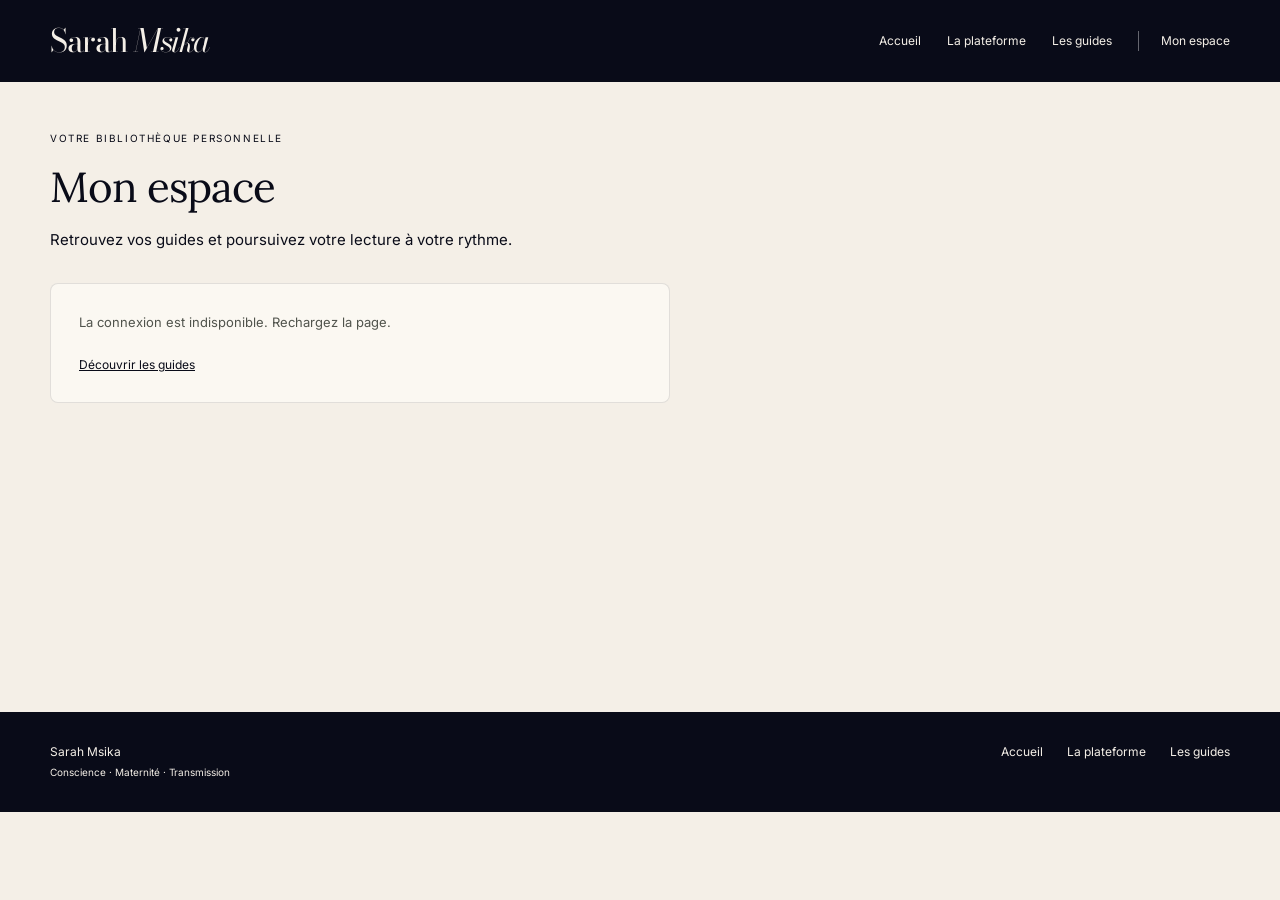
==== commit 98acf5c4: "Fix platform navigation and revise individual support content" ====
--- a/espace/index.html
+++ b/espace/index.html
@@ -1 +1 @@
-<!doctype html><html lang="fr"><head><meta charset="utf-8"><meta name="viewport" content="width=device-width,initial-scale=1"><meta name="robots" content="noindex,nofollow"><title>Mon espace — Sarah Msika</title><link href="https://fonts.googleapis.com/css2?family=Bodoni+Moda:ital,opsz,wght@0,6..96,400;1,6..96,400&family=Inter:wght@400;500&family=Lora:ital,wght@0,400;1,400&display=swap" rel="stylesheet"><link rel="stylesheet" href="/assets/account.css?v=3"></head><body><header><div class="shell nav"><a class="brand" href="/"><span>Sarah</span> <em>Msika</em></a><nav class="approved-menu" aria-label="Navigation principale"><a href="/">Accueil</a><a href="/plateforme/">La plateforme</a><a href="/guides/">Les guides</a><a href="/espace/" aria-current="page">Mon espace</a></nav></div></header><main class="shell page" data-purchase="false"><p class="eyebrow">Votre bibliothèque personnelle</p><h1 class="page-title">Mon espace</h1><p class="page-intro">Retrouvez vos guides et poursuivez votre lecture à votre rythme.</p><div class="library-layout"><section class="account"><div id="auth"></div><p id="status" role="status" aria-live="polite">Connexion à votre compte…</p><div id="actions" hidden><h2 class="account-title">Les essentiels au naturel</h2><p id="access-copy">Votre guide personnel, à explorer à votre rythme.</p><button class="button" id="buy" hidden>Acheter le guide · 49 €</button><button class="button" id="open" hidden>Lire mon guide</button><div class="account-links"><button id="check" class="text-button">Actualiser mon accès</button><button id="logout" class="text-button">Se déconnecter</button></div></div><div class="account-links"><a href="/guides/">Découvrir les guides →</a></div></section></div><section id="reader" hidden><div class="reader-toolbar"><button id="close-reader">← Mon espace</button><span>Les essentiels au naturel</span></div><div id="guide"></div></section></main><footer class="end"><div class="shell"><span>Sarah Msika<br/><small>Conscience · Maternité · Transmission</small></span><nav><a href="/">Accueil</a><a href="/plateforme/">La plateforme</a><a href="/guides/">Les guides</a></nav></div></footer><script defer src="/assets/clerk-fr.js"></script><script defer src="/assets/account.js?v=3"></script><script defer crossorigin="anonymous" src="https://clerk.sarahmsika.com/npm/@clerk/ui@1/dist/ui.browser.js"></script><script defer crossorigin="anonymous" data-clerk-publishable-key="pk_live_Y2xlcmsuc2FyYWhtc2lrYS5jb20k" src="https://clerk.sarahmsika.com/npm/@clerk/clerk-js@6/dist/clerk.browser.js" onload="bootAccount()" onerror="document.getElementById('status').textContent='La connexion est indisponible. Rechargez la page.'"></script></body></html>+<!doctype html><html lang="fr"><head><meta charset="utf-8"><meta name="viewport" content="width=device-width,initial-scale=1"><meta name="robots" content="noindex,nofollow"><title>Mon espace — Sarah Msika</title><link href="https://fonts.googleapis.com/css2?family=Bodoni+Moda:ital,opsz,wght@0,6..96,400;1,6..96,400&family=Inter:wght@400;500&family=Lora:ital,wght@0,400;1,400&display=swap" rel="stylesheet"><link rel="stylesheet" href="/assets/account.css?v=3"></head><body><header><div class="shell nav"><a class="brand" href="/"><span>Sarah</span> <em>Msika</em></a><nav class="approved-menu" aria-label="Navigation principale"><a href="/">Accueil</a><a href="/plateforme/">La plateforme</a><a href="/guides/">Les guides</a><a href="/espace/" aria-current="page">Mon espace</a></nav></div></header><main class="shell page" data-purchase="false"><p class="eyebrow">Votre bibliothèque personnelle</p><h1 class="page-title">Mon espace</h1><p class="page-intro">Retrouvez vos guides et poursuivez votre lecture à votre rythme.</p><div class="library-layout"><section class="account"><div id="auth"></div><p id="status" role="status" aria-live="polite">Connexion à votre compte…</p><div id="actions" hidden><h2 class="account-title">Les essentiels au naturel</h2><p id="access-copy">Votre guide personnel, à explorer à votre rythme.</p><button class="button" id="buy" hidden>Acheter le guide · 49 €</button><button class="button" id="open" hidden>Lire mon guide</button><div class="account-links"><button id="check" class="text-button">Actualiser mon accès</button><button id="logout" class="text-button">Se déconnecter</button></div></div><div class="account-links"><a href="/guides/">Découvrir les guides </a></div></section></div><section id="reader" hidden><div class="reader-toolbar"><button id="close-reader"> Mon espace</button><span>Les essentiels au naturel</span></div><div id="guide"></div></section></main><footer class="end"><div class="shell"><span>Sarah Msika<br/><small>Conscience · Maternité · Transmission</small></span><nav><a href="/">Accueil</a><a href="/plateforme/">La plateforme</a><a href="/guides/">Les guides</a></nav></div></footer><script defer src="/assets/clerk-fr.js"></script><script defer src="/assets/account.js?v=3"></script><script defer crossorigin="anonymous" src="https://clerk.sarahmsika.com/npm/@clerk/ui@1/dist/ui.browser.js"></script><script defer crossorigin="anonymous" data-clerk-publishable-key="pk_live_Y2xlcmsuc2FyYWhtc2lrYS5jb20k" src="https://clerk.sarahmsika.com/npm/@clerk/clerk-js@6/dist/clerk.browser.js" onload="bootAccount()" onerror="document.getElementById('status').textContent='La connexion est indisponible. Rechargez la page.'"></script></body></html>
